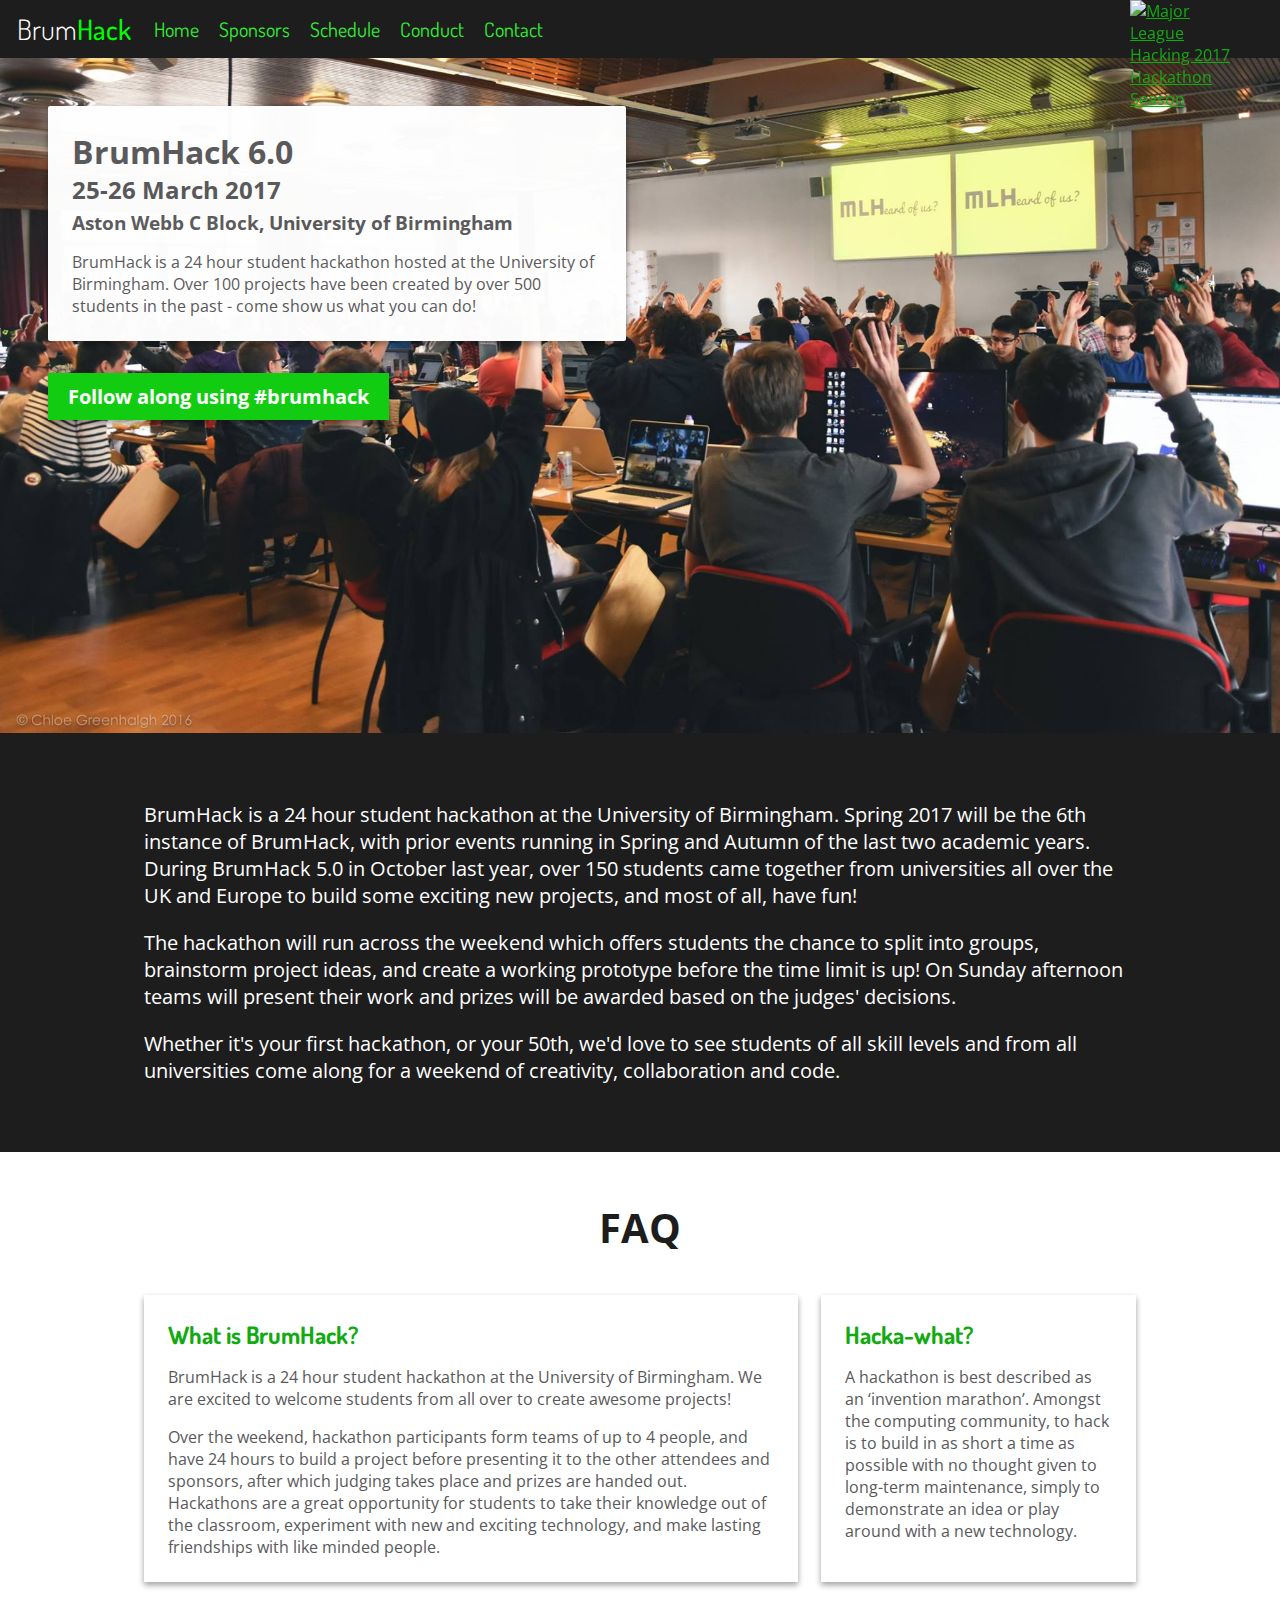
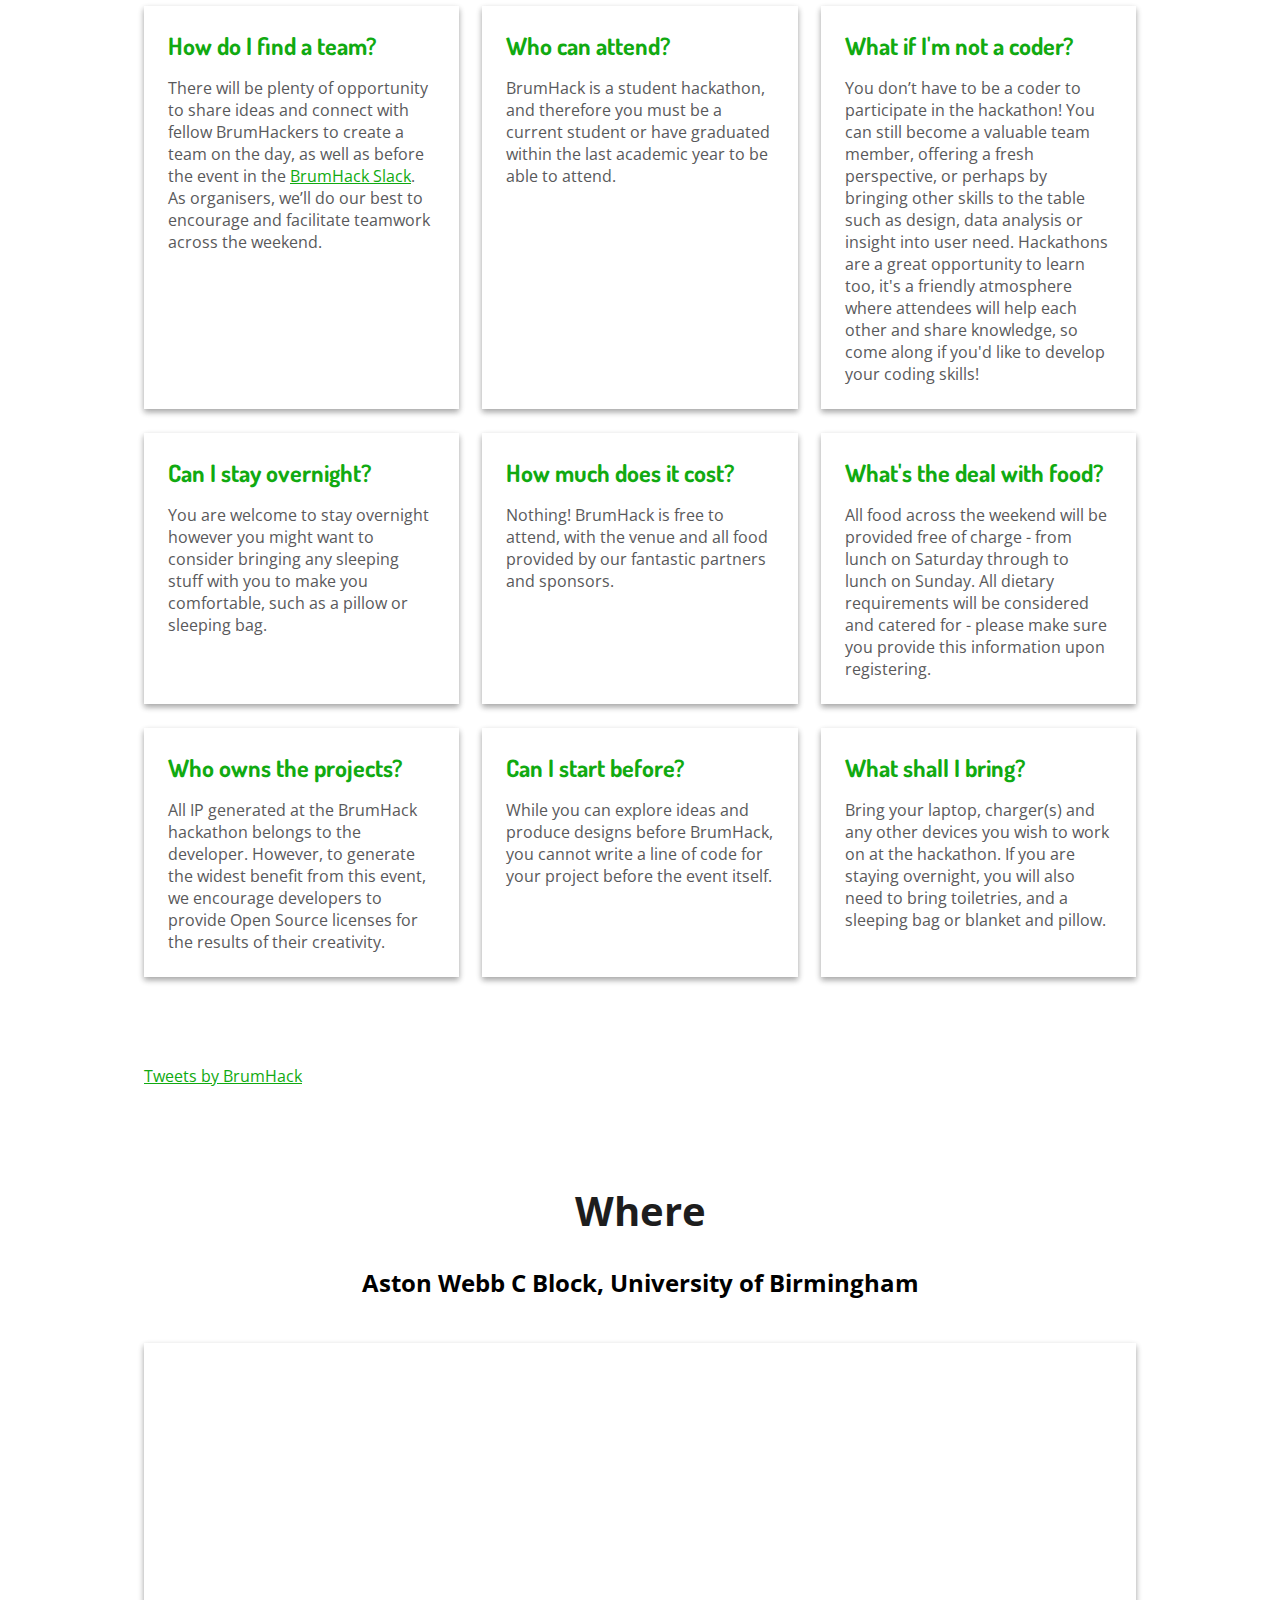
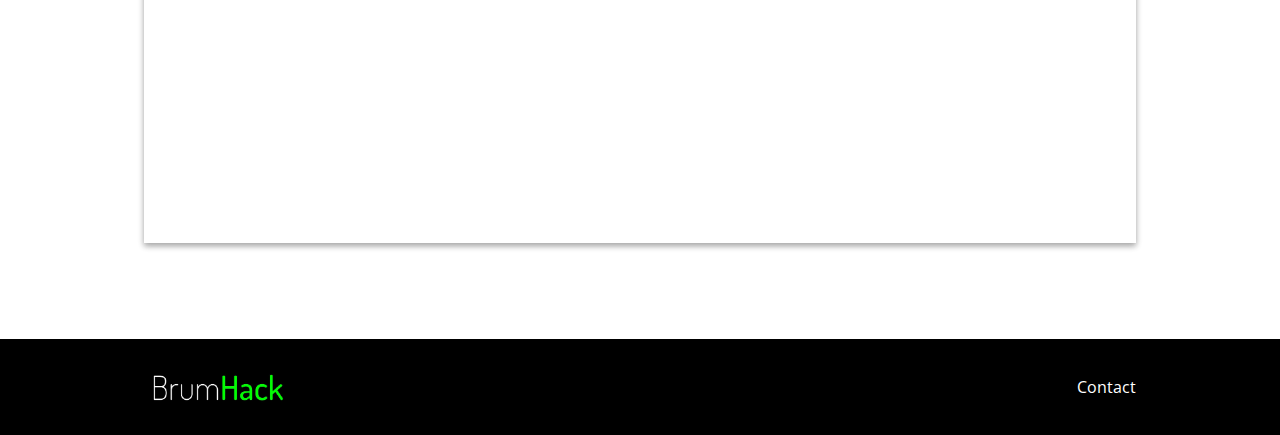
==== index.html @ 023aba93 "Cleanup and update site" ====
<!DOCTYPE html>
<html>
  <head>
    <meta charset="utf8">
    <meta http-equiv="X-UA-Compatible" content="IE=edge, chrome=1">
    <meta name="viewport" content="width=device-width, initial-scale=1">
    <title>BrumHack</title>
    <meta name="description" content="BrumHack is a 24 hour student hackathon hosted at the University of Birmingham. Over 100 projects have been created by over 500 students in the past - come show us what you can do!.">
    <meta name="keywords" content="hackathon, student, university, technology, tech, uni">
    <meta property="og:title" content="BrumHack">
    <meta property="og:site_name" content="BrumHack">
    <meta property="og:description" content="BrumHack is a 24 hour student hackathon hosted at the University of Birmingham. Over 100 projects have been created by over 500 students in the past - come show us what you can do!.">
    <meta property="og:image" content="https://www.brumhack.co.uk/img/brumhack-square.jpg">
    <meta property="og:image:width" content="200">
    <meta property="og:image:height" content="200">
    <meta property="og:url" content="https://www.brumhack.co.uk">
    <meta property="og:type" content="website">
    <link rel="icon" type="image/x-icon" href="../img/favicon.ico">
    <title>BrumHack</title>
    <link href="https://fonts.googleapis.com/css?family=Dosis:300,400,500|Open+Sans" rel="stylesheet">
    <link href="https://fonts.googleapis.com/css?family=Nunito" rel="stylesheet" type="text/css"><link rel='stylesheet' href='css/main.css' />
  </head>
  <body>
    <header id="top">
      <ul>
        <li><a href="index.html" class="brand"><span>Brum</span>Hack</a></li>
        <li><a href="index.html">Home</a></li>
        <li><a href="sponsors.html">Sponsors</a></li>
        <li><a href="schedule.html">Schedule</a></li>
        <li><a href="https://static.mlh.io/docs/mlh-code-of-conduct.pdf" target="_blank" rel="noopener">Conduct</a></li>
        <li><a href="mailto:hello@brumhack.co.uk">Contact</a></li>
      </ul>
    </header>
  </body><a id="mlh-trust-badge" style="display:block;max-width:100px;min-width:60px;position:fixed;right:50px;top:0;width:10%;z-index:10000" href="https://mlh.io/seasons/eu-2017/events?utm_source=eu-2017&amp;utm_medium=TrustBadge&amp;utm_campaign=eu-2017&amp;utm_content=gray" target="_blank" rel="noopener"><img src="https://s3.amazonaws.com/logged-assets/trust-badge/2017/gray.svg" alt="Major League Hacking 2017 Hackathon Season" style="width:100%"></a>
  <div id="page-wrapper">
    <section id="hero">
      <div class="content">
        <div class="box">
          <h1>BrumHack 6.0</h1>
          <h2>25-26 March 2017</h2>
          <h3>Aston Webb C Block, University of Birmingham</h3><p>BrumHack is a 24 hour student hackathon hosted at the University of Birmingham. Over 100 projects have been created by over 500 students in the past - come show us what you can do!</p>

        </div>
        <div class="btn-group"><a href="https://twitter.com/search?f=tweets&amp;vertical=default&amp;q=%23BrumHack&amp;src=typd" target="_blank" rel="noopener" class="register">Follow along using #brumhack</a></div>
      </div>
    </section>
    <section id="about">
      <div class="content"><p>BrumHack is a 24 hour student hackathon at the University of Birmingham. Spring 2017 will be the 6th instance of BrumHack, with prior events running in Spring and Autumn of the last two academic years. During BrumHack 5.0 in October last year, over 150 students came together from universities all over the UK and Europe to build some exciting new projects, and most of all, have fun!</p>
<p>The hackathon will run across the weekend which offers students the chance to split into groups, brainstorm project ideas, and create a working prototype before the time limit is up! On Sunday afternoon teams will present their work and prizes will be awarded based on the judges&#39; decisions.</p>
<p>Whether it&#39;s your first hackathon, or your 50th, we&#39;d love to see students of all skill levels and from all universities come along for a weekend of creativity, collaboration and code.</p>

      </div>
    </section>
    <section id="faq">
      <h1>FAQ</h1>
      <ul>
        <li>
          <h2>What is BrumHack?</h2>
          <p>BrumHack is a 24 hour student hackathon at the University of Birmingham. We are excited to welcome students from all over to create awesome projects!</p>
          <p>Over the weekend, hackathon participants form teams of up to 4 people, and have 24 hours to build a project before presenting it to the other attendees and sponsors, after which judging takes place and prizes are handed out. Hackathons are a great opportunity for students to take their knowledge out of the classroom, experiment with new and exciting technology, and make lasting friendships with like minded people.</p>
        </li>
        <li>
          <h2>Hacka-what?</h2>
          <p>A hackathon is best described as an ‘invention marathon’. Amongst the computing community, to hack is to build in as short a time as possible with no thought given to long-term maintenance, simply to demonstrate an idea or play around with a new technology.</p>
        </li>
        <li>
          <h2>How do I find a team?</h2>
          <p>There will be plenty of opportunity to share ideas and connect with fellow BrumHackers to create a team on the day, as well as before the event in the <a href="http://brumhack.slack.com" target="_blank" rel="noopener">BrumHack Slack</a>. As organisers, we’ll do our best to encourage and facilitate teamwork across the weekend.</p>
        </li>
        <li>
          <h2>Who can attend?</h2>
          <p>BrumHack is a student hackathon, and therefore you must be a current student or have graduated within the last academic year to be able to attend.</p>
        </li>
        <li>
          <h2>What if I'm not a coder?</h2>
          <p>You don’t have to be a coder to participate in the hackathon! You can still become a valuable team member, offering a fresh perspective, or perhaps by bringing other skills to the table such as design, data analysis or insight into user need. Hackathons are a great opportunity to learn too, it's a friendly atmosphere where attendees will help each other and share knowledge, so come along if you'd like to develop your coding skills!</p>
        </li>
        <li>
          <h2>Can I stay overnight?</h2>
          <p>You are welcome to stay overnight however you might want to consider bringing any sleeping stuff with you to make you comfortable, such as a pillow or sleeping bag.</p>
        </li>
        <li>
          <h2>How much does it cost?</h2>
          <p>Nothing! BrumHack is free to attend, with the venue and all food provided by our fantastic partners and sponsors.</p>
        </li>
        <li>
          <h2>What's the deal with food?</h2>
          <p>All food across the weekend will be provided free of charge - from lunch on Saturday through to lunch on Sunday. All dietary requirements will be considered and catered for - please make sure you provide this information upon registering.</p>
        </li>
        <li>
          <h2>Who owns the projects?</h2>
          <p>All IP generated at the BrumHack hackathon belongs to the developer. However, to generate the widest benefit from this event, we encourage developers to provide Open Source licenses for the results of their creativity.</p>
        </li>
        <li>
          <h2>Can I start before?</h2>
          <p>While you can explore ideas and produce designs before BrumHack, you cannot write a line of code for your project before the event itself.</p>
        </li>
        <li>
          <h2>What shall I bring?</h2>
          <p>Bring your laptop, charger(s) and any other devices you wish to work on at the hackathon. If you are staying overnight, you will also need to bring toiletries, and a sleeping bag or blanket and pillow.</p>
        </li>
      </ul>
    </section>
    <section id="tweets">
      <div class="content"><a data-height="600" data-width="520" data-link-color="#19CF86" href="https://twitter.com/BrumHack" class="twitter-timeline">Tweets by BrumHack</a>
        <script async src="//platform.twitter.com/widgets.js" charset="utf-8"></script>
      </div>
    </section>
    <section id="venue">
      <h1>Where</h1>
      <h2>Aston Webb C Block, University of Birmingham</h2>
      <script type="text/javascript" src="https://maps.google.com/maps/api/js?key=AIzaSyBzfLsO9FNbyf_kMLS40lJYbl63n-7HZGY"></script>
      <div id="gmap_canvas" style="height:500px;width:600px;"></div>
      <style>
        #gmap_canvas img{max-width:none!important;background:none!important}
        a#get-map-data.google-map-code(href='http://www.themecircle.net') themecircle.net
      </style>
      <script type="text/javascript">
        function init_map(){
        	var myOptions = {
        		zoom:15,
        		center: new google.maps.LatLng(52.4488767,-1.9301218),
        		mapTypeId: google.maps.MapTypeId.ROADMAP
        	};
        	map = new google.maps.Map(document.getElementById("gmap_canvas"), myOptions);
        	marker = new google.maps.Marker({
        		map: map,position: new google.maps.LatLng(52.4488767,-1.9301218)
        	});
        	infowindow = new google.maps.InfoWindow({
        		content:"<b>University of Birmingham</b><br/>Aston Webb C Block<br/>Birmingham B15 2TN"
        	});
        	google.maps.event.addListener(marker, "click", function(){
        		infowindow.open(map,marker);
        	});
        	infowindow.open(map,marker);
        }
        google.maps.event.addDomListener(window, 'load', init_map);
      </script>
    </section>
  </div>
  <footer>
    <div class="wrapper outer">
      <div class="flex"><a href="#top" class="logo"><img src="img/brumhack.jpg" alt="Brumhack Logo"></a>
        <ul>
          <li><a href="mailto:hello@brumhack.co.uk">Contact</a></li>
        </ul>
      </div>
    </div>
  </footer>
  <script src="https://code.jquery.com/jquery-2.1.4.min.js">
    <script src="js/magnific.js"></script>
    <script src="js/matchHeight.js"></script><script src='js/magnific.js'></script>
<script src='js/main.js'></script>
<script src='js/matchHeight.js'></script>
  </script>
</html>
---- css/main.css ----
html {
  box-sizing: border-box; }

*, *::after, *::before {
  box-sizing: inherit; }

/* Magnific Popup CSS */
.mfp-bg {
  top: 0;
  left: 0;
  width: 100%;
  height: 100%;
  z-index: 1042;
  overflow: hidden;
  position: fixed;
  background: #0b0b0b;
  opacity: 0.8;
  filter: alpha(opacity=80); }

.mfp-wrap {
  top: 0;
  left: 0;
  width: 100%;
  height: 100%;
  z-index: 1043;
  position: fixed;
  outline: none !important;
  -webkit-backface-visibility: hidden; }

.mfp-container {
  text-align: center;
  position: absolute;
  width: 100%;
  height: 100%;
  left: 0;
  top: 0;
  padding: 0 8px;
  -webkit-box-sizing: border-box;
  -moz-box-sizing: border-box;
  box-sizing: border-box; }

.mfp-container:before {
  content: '';
  display: inline-block;
  height: 100%;
  vertical-align: middle; }

.mfp-align-top .mfp-container:before {
  display: none; }

.mfp-content {
  position: relative;
  display: inline-block;
  vertical-align: middle;
  margin: 0 auto;
  text-align: left;
  z-index: 1045; }

.mfp-inline-holder .mfp-content,
.mfp-ajax-holder .mfp-content {
  width: 100%;
  cursor: auto; }

.mfp-ajax-cur {
  cursor: progress; }

.mfp-zoom-out-cur, .mfp-zoom-out-cur .mfp-image-holder .mfp-close {
  cursor: -moz-zoom-out;
  cursor: -webkit-zoom-out;
  cursor: zoom-out; }

.mfp-zoom {
  cursor: pointer;
  cursor: -webkit-zoom-in;
  cursor: -moz-zoom-in;
  cursor: zoom-in; }

.mfp-auto-cursor .mfp-content {
  cursor: auto; }

.mfp-close,
.mfp-arrow,
.mfp-preloader,
.mfp-counter {
  -webkit-user-select: none;
  -moz-user-select: none;
  user-select: none; }

.mfp-loading.mfp-figure {
  display: none; }

.mfp-hide {
  display: none !important; }

.mfp-preloader {
  color: #CCC;
  position: absolute;
  top: 50%;
  width: auto;
  text-align: center;
  margin-top: -0.8em;
  left: 8px;
  right: 8px;
  z-index: 1044; }

.mfp-preloader a {
  color: #CCC; }

.mfp-preloader a:hover {
  color: #FFF; }

.mfp-s-ready .mfp-preloader {
  display: none; }

.mfp-s-error .mfp-content {
  display: none; }

button.mfp-close,
button.mfp-arrow {
  overflow: visible;
  cursor: pointer;
  background: transparent;
  border: 0;
  -webkit-appearance: none;
  display: block;
  outline: none;
  padding: 0;
  z-index: 1046;
  -webkit-box-shadow: none;
  box-shadow: none; }

button::-moz-focus-inner {
  padding: 0;
  border: 0; }

.mfp-close {
  width: 44px;
  height: 44px;
  line-height: 44px;
  position: absolute;
  right: 0;
  top: 0;
  text-decoration: none;
  text-align: center;
  opacity: 0.65;
  filter: alpha(opacity=65);
  padding: 0 0 18px 10px;
  color: #FFF;
  font-style: normal;
  font-size: 28px;
  font-family: Arial, Baskerville, monospace; }

.mfp-close:hover,
.mfp-close:focus {
  opacity: 1;
  filter: alpha(opacity=100); }

.mfp-close:active {
  top: 1px; }

.mfp-close-btn-in .mfp-close {
  color: #333; }

.mfp-image-holder .mfp-close,
.mfp-iframe-holder .mfp-close {
  color: #FFF;
  right: -6px;
  text-align: right;
  padding-right: 6px;
  width: 100%; }

.mfp-counter {
  position: absolute;
  top: 0;
  right: 0;
  color: #CCC;
  font-size: 12px;
  line-height: 18px;
  white-space: nowrap; }

.mfp-arrow {
  position: absolute;
  opacity: 0.65;
  filter: alpha(opacity=65);
  margin: 0;
  top: 50%;
  margin-top: -55px;
  padding: 0;
  width: 90px;
  height: 110px;
  -webkit-tap-highlight-color: transparent; }

.mfp-arrow:active {
  margin-top: -54px; }

.mfp-arrow:hover,
.mfp-arrow:focus {
  opacity: 1;
  filter: alpha(opacity=100); }

.mfp-arrow:before,
.mfp-arrow:after,
.mfp-arrow .mfp-b,
.mfp-arrow .mfp-a {
  content: '';
  display: block;
  width: 0;
  height: 0;
  position: absolute;
  left: 0;
  top: 0;
  margin-top: 35px;
  margin-left: 35px;
  border: medium inset transparent; }

.mfp-arrow:after,
.mfp-arrow .mfp-a {
  border-top-width: 13px;
  border-bottom-width: 13px;
  top: 8px; }

.mfp-arrow:before,
.mfp-arrow .mfp-b {
  border-top-width: 21px;
  border-bottom-width: 21px;
  opacity: 0.7; }

.mfp-arrow-left {
  left: 0; }

.mfp-arrow-left:after,
.mfp-arrow-left .mfp-a {
  border-right: 17px solid #FFF;
  margin-left: 31px; }

.mfp-arrow-left:before,
.mfp-arrow-left .mfp-b {
  margin-left: 25px;
  border-right: 27px solid #3F3F3F; }

.mfp-arrow-right {
  right: 0; }

.mfp-arrow-right:after,
.mfp-arrow-right .mfp-a {
  border-left: 17px solid #FFF;
  margin-left: 39px; }

.mfp-arrow-right:before,
.mfp-arrow-right .mfp-b {
  border-left: 27px solid #3F3F3F; }

.mfp-iframe-holder {
  padding-top: 40px;
  padding-bottom: 40px; }

.mfp-iframe-holder .mfp-content {
  line-height: 0;
  width: 100%;
  max-width: 900px; }

.mfp-iframe-holder .mfp-close {
  top: -40px; }

.mfp-iframe-scaler {
  width: 100%;
  height: 0;
  overflow: hidden;
  padding-top: 56.25%; }

.mfp-iframe-scaler iframe {
  position: absolute;
  display: block;
  top: 0;
  left: 0;
  width: 100%;
  height: 100%;
  box-shadow: 0 0 8px rgba(0, 0, 0, 0.6);
  background: #000; }

/* Main image in popup */
img.mfp-img {
  width: auto;
  max-width: 100%;
  height: auto;
  display: block;
  line-height: 0;
  -webkit-box-sizing: border-box;
  -moz-box-sizing: border-box;
  box-sizing: border-box;
  padding: 40px 0 40px;
  margin: 0 auto; }

/* The shadow behind the image */
.mfp-figure {
  line-height: 0; }

.mfp-figure:after {
  content: '';
  position: absolute;
  left: 0;
  top: 40px;
  bottom: 40px;
  display: block;
  right: 0;
  width: auto;
  height: auto;
  z-index: -1;
  box-shadow: 0 0 8px rgba(0, 0, 0, 0.6);
  background: #444; }

.mfp-figure small {
  color: #BDBDBD;
  display: block;
  font-size: 12px;
  line-height: 14px; }

.mfp-figure figure {
  margin: 0; }

.mfp-bottom-bar {
  margin-top: -36px;
  position: absolute;
  top: 100%;
  left: 0;
  width: 100%;
  cursor: auto; }

.mfp-title {
  text-align: left;
  line-height: 18px;
  color: #F3F3F3;
  word-wrap: break-word;
  padding-right: 36px; }

.mfp-image-holder .mfp-content {
  max-width: 100%; }

.mfp-gallery .mfp-image-holder .mfp-figure {
  cursor: pointer; }

@media screen and (max-width: 800px) and (orientation: landscape), screen and (max-height: 300px) {
  /**
       * Remove all paddings around the image on small screen
       */
  .mfp-img-mobile .mfp-image-holder {
    padding-left: 0;
    padding-right: 0; }
  .mfp-img-mobile img.mfp-img {
    padding: 0; }
  .mfp-img-mobile .mfp-figure:after {
    top: 0;
    bottom: 0; }
  .mfp-img-mobile .mfp-figure small {
    display: inline;
    margin-left: 5px; }
  .mfp-img-mobile .mfp-bottom-bar {
    background: rgba(0, 0, 0, 0.6);
    bottom: 0;
    margin: 0;
    top: auto;
    padding: 3px 5px;
    position: fixed;
    -webkit-box-sizing: border-box;
    -moz-box-sizing: border-box;
    box-sizing: border-box; }
  .mfp-img-mobile .mfp-bottom-bar:empty {
    padding: 0; }
  .mfp-img-mobile .mfp-counter {
    right: 5px;
    top: 3px; }
  .mfp-img-mobile .mfp-close {
    top: 0;
    right: 0;
    width: 35px;
    height: 35px;
    line-height: 35px;
    background: rgba(0, 0, 0, 0.6);
    position: fixed;
    text-align: center;
    padding: 0; } }

@media all and (max-width: 900px) {
  .mfp-arrow {
    -webkit-transform: scale(0.75);
    transform: scale(0.75); }
  .mfp-arrow-left {
    -webkit-transform-origin: 0;
    transform-origin: 0; }
  .mfp-arrow-right {
    -webkit-transform-origin: 100%;
    transform-origin: 100%; }
  .mfp-container {
    padding-left: 6px;
    padding-right: 6px; } }

.mfp-ie7 .mfp-img {
  padding: 0; }

.mfp-ie7 .mfp-bottom-bar {
  width: 600px;
  left: 50%;
  margin-left: -300px;
  margin-top: 5px;
  padding-bottom: 5px; }

.mfp-ie7 .mfp-container {
  padding: 0; }

.mfp-ie7 .mfp-content {
  padding-top: 44px; }

.mfp-ie7 .mfp-close {
  top: 0;
  right: 0;
  padding-top: 0; }

* {
  font-family: "Open Sans", sans-serif; }

body {
  margin: 0; }

a {
  color: #11AA11;
  text-decoration: underline; }

h1, h2, h3, h4, h5, h6 {
  margin: 0; }

section > h1,
section > .wrapper > h1 {
  text-align: center;
  color: #1D1D1D;
  font-size: 2.5rem;
  margin-bottom: 1em; }

header {
  background: #1D1D1D;
  font-size: 1em; }
  header a {
    text-decoration: none; }
  header ul {
    display: inline-block;
    padding-left: 0;
    margin: 0;
    margin-left: 0.35em; }
    header ul li {
      display: inline-block;
      vertical-align: middle; }
      header ul li .brand {
        color: #00FF00;
        font-family: 'Dosis', sans-serif;
        font-size: 28px;
        font-weight: 500;
        padding: 0.4em; }
        header ul li .brand span {
          color: white;
          font-family: 'Dosis', sans-serif;
          font-weight: 300; }
      header ul li a {
        font-family: 'Dosis', sans-serif;
        padding: 0.7em 0.4em;
        font-size: 20px;
        color: #33EE33;
        display: block; }
      header ul li img {
        height: 0.8rem; }

#hero {
  float: left;
  display: block;
  margin-right: 2.35765%;
  width: 100%;
  background: url(../img/hero.jpg) no-repeat center bottom scroll;
  background-size: cover;
  padding: 3em;
  min-height: 75vh;
  position: relative; }
  #hero:last-child {
    margin-right: 0; }
  #hero .content {
    float: left;
    display: block;
    margin-right: 2.35765%;
    width: 48.82117%; }
    #hero .content:last-child {
      margin-right: 0; }
  #hero .box {
    box-shadow: 0 3px 6px rgba(0, 0, 0, 0.16), 0 3px 6px rgba(0, 0, 0, 0.23);
    background: white;
    border-radius: 2px;
    margin-bottom: 2em;
    opacity: .98;
    padding: 1.5em; }
    #hero .box * {
      color: #59595B; }
  #hero h2 {
    margin-bottom: 0.25rem; }
  #hero p {
    margin-bottom: 0; }
  #hero img.logo {
    height: 3rem;
    margin-bottom: 1rem; }
  #hero a.register {
    box-shadow: 0 3px 6px rgba(0, 0, 0, 0.16), 0 3px 6px rgba(0, 0, 0, 0.23);
    background: #11CC11;
    padding: 0.5em 1em;
    text-decoration: none;
    color: white;
    font-weight: bold;
    display: inline-block;
    position: relative;
    font-size: 1.25em;
    margin-right: 1.5em;
    margin-bottom: 1.5em;
    transition: .4s; }
    #hero a.register:hover {
      background: #0b850b;
      cursor: pointer; }
    #hero a.register:active {
      box-shadow: 0 3px 2px rgba(0, 0, 0, 0.16), 0 3px 2px rgba(0, 0, 0, 0.23);
      top: 4px;
      position: relative; }
  #hero a.volunteer {
    color: white; }
  #hero a.video {
    font-size: 1.25em;
    margin-bottom: 1.5em;
    box-shadow: 0 3px 6px rgba(0, 0, 0, 0.16), 0 3px 6px rgba(0, 0, 0, 0.23);
    background: #1D1D1D;
    padding: 0.5em 1em;
    text-decoration: none;
    color: white;
    font-weight: bold;
    display: inline-block;
    position: relative; }
    #hero a.video:hover {
      background: black;
      cursor: pointer; }
    #hero a.video:active {
      box-shadow: 0 3px 2px rgba(0, 0, 0, 0.16), 0 3px 2px rgba(0, 0, 0, 0.23);
      top: 4px;
      position: relative; }
  #hero .credit {
    position: absolute;
    bottom: 0;
    right: 0;
    background: #C4494D;
    color: white;
    padding: 0.5em; }

@media screen and (max-width: 960px) {
  #hero .content {
    float: left;
    display: block;
    margin-right: 2.35765%;
    width: 65.88078%; }
    #hero .content:last-child {
      margin-right: 0; } }

#about {
  float: left;
  display: block;
  margin-right: 2.35765%;
  width: 100%;
  color: white;
  background: #1D1D1D; }
  #about:last-child {
    margin-right: 0; }
  #about .content {
    max-width: 68rem;
    margin-left: auto;
    margin-right: auto;
    padding: 3rem;
    text-align: left;
    font-size: 1.25em; }
    #about .content::after {
      clear: both;
      content: "";
      display: table; }

#faq, #challenges-page {
  max-width: 68rem;
  margin-left: auto;
  margin-right: auto;
  padding: 3rem 3rem 0 3rem;
  overflow: auto; }
  #faq::after, #challenges-page::after {
    clear: both;
    content: "";
    display: table; }
  #faq ul, #challenges-page ul {
    float: left;
    display: block;
    margin-right: 2.35765%;
    width: 100%;
    padding-left: 0;
    margin-top: 0; }
    #faq ul:last-child, #challenges-page ul:last-child {
      margin-right: 0; }
    #faq ul li, #challenges-page ul li {
      float: left;
      display: block;
      margin-right: 2.35765%;
      width: 31.76157%;
      box-shadow: 0 3px 6px rgba(0, 0, 0, 0.16), 0 3px 6px rgba(0, 0, 0, 0.23);
      list-style-type: none;
      padding: 1.5em;
      margin-bottom: 1.5em;
      color: #59595B; }
      #faq ul li:last-child, #challenges-page ul li:last-child {
        margin-right: 0; }
      #faq ul li h2, #challenges-page ul li h2 {
        font-family: 'Dosis', open-sans;
        color: #11AA11; }
      #faq ul li:first-child, #challenges-page ul li:first-child {
        float: left;
        display: block;
        margin-right: 2.35765%;
        width: 65.88078%; }
        #faq ul li:first-child:last-child, #challenges-page ul li:first-child:last-child {
          margin-right: 0; }
      #faq ul li:nth-child(3n+2), #challenges-page ul li:nth-child(3n+2) {
        margin-right: 0; }
      #faq ul li p:last-child, #challenges-page ul li p:last-child {
        margin-bottom: 0; }

#challenges-page {
  padding: 3rem; }
  #challenges-page h1.page-title {
    color: #1D1D1D;
    margin-bottom: 2rem; }
  #challenges-page #challenges > h2 {
    float: left;
    display: block;
    margin-right: 2.35765%;
    width: 100%;
    font-weight: 400;
    margin-bottom: 1.5em; }
    #challenges-page #challenges > h2:last-child {
      margin-right: 0; }
  #challenges-page ul li {
    float: left;
    display: block;
    margin-right: 2.35765%;
    width: 48.82117%; }
    #challenges-page ul li img {
      height: 2rem; }
    #challenges-page ul li h3 {
      font-size: 26px; }
    #challenges-page ul li:last-child {
      margin-right: 0; }
    #challenges-page ul li:first-child {
      float: left;
      display: block;
      margin-right: 2.35765%;
      width: 48.82117%; }
      #challenges-page ul li:first-child:last-child {
        margin-right: 0; }
  #challenges-page #judges h1.page-title {
    max-width: 68rem;
    margin-left: auto;
    margin-right: auto;
    margin-top: 2rem; }
    #challenges-page #judges h1.page-title::after {
      clear: both;
      content: "";
      display: table; }
  #challenges-page #judges ul li img {
    height: 6rem; }
  #challenges-page #judges ul li h2 {
    margin-top: 1em; }
  #challenges-page #judges ul li p {
    font-weight: bold;
    margin-bottom: 0; }
    #challenges-page #judges ul li p:last-child {
      margin-top: 0; }

#sign-up-block {
  background: #1D1D1D;
  padding: 2em; }
  #sign-up-block h2 {
    color: white;
    text-align: center; }
    #sign-up-block h2 a {
      box-shadow: 0 3px 6px rgba(0, 0, 0, 0.16), 0 3px 6px rgba(0, 0, 0, 0.23);
      background: #11CC11;
      padding: 0.5em 1em;
      text-decoration: none;
      color: white;
      font-weight: bold;
      display: inline-block;
      position: relative;
      font-size: 0.75em;
      margin-left: 1em; }
      #sign-up-block h2 a:hover {
        background: #0b850b;
        cursor: pointer; }
      #sign-up-block h2 a:active {
        box-shadow: 0 3px 2px rgba(0, 0, 0, 0.16), 0 3px 2px rgba(0, 0, 0, 0.23);
        top: 4px;
        position: relative; }

#updates {
  max-width: 68rem;
  margin-left: auto;
  margin-right: auto;
  padding: 0 3rem; }
  #updates::after {
    clear: both;
    content: "";
    display: table; }
  #updates h1 {
    margin-top: 1em; }
  #updates ul {
    padding-left: 0; }
    #updates ul li {
      list-style-type: none;
      text-align: center;
      margin-bottom: 3em; }
      #updates ul li a {
        text-decoration: none;
        color: #59595B; }
      #updates ul li:last-child {
        margin-bottom: 0; }
    #updates ul h3 {
      font-size: 1.5em; }

#venue {
  max-width: 68rem;
  margin-left: auto;
  margin-right: auto;
  padding: 3rem 3rem 0 3rem; }
  #venue::after {
    clear: both;
    content: "";
    display: table; }
  #venue > h1 {
    margin-bottom: 1rem; }
  #venue > h2 {
    text-align: center;
    margin-bottom: 2rem;
    padding: 0.5em; }
  #venue .travel > * {
    float: left;
    display: block;
    margin-right: 2.35765%;
    width: 48.82117%;
    padding: 1em;
    text-align: center;
    margin-bottom: 2em;
    background: white;
    box-shadow: 0 3px 6px rgba(0, 0, 0, 0.16), 0 3px 6px rgba(0, 0, 0, 0.23); }
    #venue .travel > *:last-child {
      margin-right: 0; }
    #venue .travel > * h2 {
      text-align: center;
      margin-bottom: 0.5em; }
    #venue .travel > * p {
      text-align: center;
      display: inline;
      font-size: 1.25em;
      margin-top: 1em; }
  #venue .travel span {
    display: inline-block;
    padding: 0.125em 0.5em;
    font-size: 0.8em;
    background: black;
    margin-left: 0.5em;
    color: white;
    font-family: "Open Sans", sans-serif; }
    #venue .travel span.c {
      background: #F9CF42;
      color: #59595B; }
    #venue .travel span.d {
      background: #3A7F43; }
    #venue .travel span.v {
      background: #429ED7; }
    #venue .travel span.b {
      background: #DB4B37; }
  #venue #gmap_canvas {
    float: left;
    display: block;
    margin-right: 2.35765%;
    width: 100%;
    width: 100% !important;
    box-shadow: 0 3px 6px rgba(0, 0, 0, 0.16), 0 3px 6px rgba(0, 0, 0, 0.23);
    margin-bottom: 6rem; }
    #venue #gmap_canvas:last-child {
      margin-right: 0; }

#slack {
  background: #1D1D1D;
  padding: 3rem; }
  #slack * {
    color: white;
    text-align: center; }
  #slack .wrapper {
    max-width: 68rem;
    margin-left: auto;
    margin-right: auto; }
    #slack .wrapper::after {
      clear: both;
      content: "";
      display: table; }
  #slack h1 {
    margin-bottom: 0; }
  #slack h2 {
    margin-bottom: 1rem; }
  #slack a {
    margin-bottom: 1rem;
    display: block; }

#register {
  max-width: 68rem;
  margin-left: auto;
  margin-right: auto;
  padding: 3rem; }
  #register::after {
    clear: both;
    content: "";
    display: table; }
  #register h2 {
    margin-bottom: 1em;
    text-align: center;
    color: #59595B; }
  #register iframe {
    width: 100%;
    height: 394px; }

#data {
  max-width: 68rem;
  margin-left: auto;
  margin-right: auto;
  padding: 0 3rem; }
  #data::after {
    clear: both;
    content: "";
    display: table; }
  #data h1 {
    margin-top: 1em; }
  #data h2 {
    color: #59595B;
    font-weight: 400;
    text-align: center;
    margin-bottom: 1.5em; }
  #data ul {
    float: left;
    display: block;
    margin-right: 2.35765%;
    width: 100%;
    padding-left: 0;
    margin-top: 0; }
    #data ul:last-child {
      margin-right: 0; }
    #data ul li {
      float: left;
      display: block;
      margin-right: 2.35765%;
      width: 31.76157%;
      box-shadow: 0 3px 6px rgba(0, 0, 0, 0.16), 0 3px 6px rgba(0, 0, 0, 0.23);
      list-style-type: none;
      padding: 1.5em;
      margin-bottom: 1.5em; }
      #data ul li:last-child {
        margin-right: 0; }
      #data ul li:nth-child(3n) {
        margin-right: 0; }
      #data ul li:nth-child(3n+1) {
        clear: left; }
      #data ul li a {
        color: #59595B;
        text-decoration: none; }
        #data ul li a h3 {
          color: #1D1D1D; }
      #data ul li p:last-child {
        margin-bottom: 0; }
    #data ul .more li {
      float: left;
      display: block;
      margin-right: 2.35765%;
      width: 100%; }
      #data ul .more li:last-child {
        margin-right: 0; }
      #data ul .more li h3 {
        display: inline;
        float: left;
        margin-right: 1em; }
      #data ul .more li p {
        display: inline;
        float: left;
        margin-top: 2px; }

#partner-descs {
  max-width: 68rem;
  margin-left: auto;
  margin-right: auto;
  margin-bottom: 3rem; }
  #partner-descs::after {
    clear: both;
    content: "";
    display: table; }
  #partner-descs ul {
    padding: 0 3rem;
    color: #59595B; }
    #partner-descs ul li {
      float: left;
      display: block;
      margin-right: 2.35765%;
      width: 100%;
      padding: 1em 0; }
      #partner-descs ul li:last-child {
        margin-right: 0; }
      #partner-descs ul li img {
        float: left;
        display: block;
        margin-right: 2.35765%;
        width: 23.23176%; }
        #partner-descs ul li img:last-child {
          margin-right: 0; }
      #partner-descs ul li h2 {
        display: none; }
      #partner-descs ul li .content {
        float: left;
        display: block;
        margin-right: 2.35765%;
        width: 74.41059%;
        display: flex;
        flex-direction: column;
        justify-content: center; }
        #partner-descs ul li .content:last-child {
          margin-right: 0; }
        #partner-descs ul li .content p {
          margin-top: 0;
          margin-bottom: 0; }
      #partner-descs ul li.rebel img {
        float: left;
        display: block;
        margin-right: 2.35765%;
        width: 10.43705%; }
        #partner-descs ul li.rebel img:last-child {
          margin-right: 0; }
      #partner-descs ul li.rebel .content {
        margin-left: 12.79471%; }
      #partner-descs ul li.kontakt img, #partner-descs ul li.aws img, #partner-descs ul li.estimote img {
        float: left;
        display: block;
        margin-right: 2.35765%;
        width: 14.70196%; }
        #partner-descs ul li.kontakt img:last-child, #partner-descs ul li.aws img:last-child, #partner-descs ul li.estimote img:last-child {
          margin-right: 0; }
      #partner-descs ul li.kontakt .content, #partner-descs ul li.aws .content, #partner-descs ul li.estimote .content {
        margin-left: 8.5298%; }
  @media screen and (max-width: 1120px) {
    #partner-descs ul li {
      text-align: center; }
      #partner-descs ul li img {
        display: none; }
      #partner-descs ul li h2,
      #partner-descs ul li .content {
        float: left;
        display: block;
        margin-right: 2.35765%;
        width: 100%; }
        #partner-descs ul li h2:last-child,
        #partner-descs ul li .content:last-child {
          margin-right: 0; }
      #partner-descs ul li.rebel img {
        display: none; }
      #partner-descs ul li.rebel .content {
        margin-left: 0; } }

footer {
  background: black;
  padding: 1.5em 0; }
  footer .wrapper.outer {
    max-width: 68rem;
    margin-left: auto;
    margin-right: auto;
    padding: 0 3rem; }
    footer .wrapper.outer::after {
      clear: both;
      content: "";
      display: table; }
  footer .flex {
    display: flex;
    flex-direction: row;
    justify-content: space-between; }
  footer a.logo {
    display: block; }
  footer img {
    height: 3rem;
    display: block; }
  footer ul {
    margin-top: 0;
    margin-bottom: 0;
    align-self: center; }
    footer ul li {
      display: inline;
      margin-top: 0;
      margin-bottom: 0;
      margin-left: 1em; }
      footer ul li a,
      footer ul li a:hover,
      footer ul li a:active {
        color: white;
        text-decoration: none; }
  footer #join h2 {
    width: 100%;
    text-align: center;
    color: white;
    font-family: "Nunito", sans-serif !important;
    font-size: 2em;
    margin-top: 1.5rem;
    margin-bottom: 1.5rem;
    font-weight: normal;
    letter-spacing: 0.025em; }

body {
  display: flex;
  min-height: 100vh;
  flex-direction: column; }
  body #page-wrapper {
    flex: 1; }

#tweets .content {
  max-width: 68rem;
  margin-left: auto;
  margin-right: auto;
  padding: 3em; }
  #tweets .content::after {
    clear: both;
    content: "";
    display: table; }
  #tweets .content iframe {
    display: block !important;
    margin: 0 auto; }

table.schedule {
  width: 100%;
  border-collapse: collapse;
  border-spacing: 0; }
  table.schedule.mobile {
    display: none; }
  table.schedule tr {
    border-top: 1px solid #dfdfdf;
    border-bottom: 1px solid #dfdfdf; }
    table.schedule tr th,
    table.schedule tr td {
      border: none;
      padding: 0.5em;
      text-align: left;
      vertical-align: text-top;
      width: 22.5%;
      border-right: 1px solid #DFDFDF; }
      table.schedule tr th a,
      table.schedule tr td a {
        color: #adadad;
        font-style: italic; }
      table.schedule tr th:first-child,
      table.schedule tr td:first-child {
        border-right: 1px solid #DFDFDF;
        width: 10%; }
    table.schedule tr th.h {
      color: #1D1D1D; }
    table.schedule tr th.c {
      color: #C4494D; }
    table.schedule tr td.x {
      background: #DFDFDF; }

#content-page {
  max-width: 68rem;
  margin-left: auto;
  margin-right: auto;
  padding: 2rem; }
  #content-page::after {
    clear: both;
    content: "";
    display: table; }
  #content-page h1.page-title,
  #content-page h2 {
    color: #1D1D1D;
    font-family: 'Dosis', sans-serif;
    margin-bottom: 2rem; }
  #content-page h2 {
    margin-top: 2rem; }
  #content-page article strong {
    color: #1D1D1D; }
  #content-page ul.types {
    margin-left: 0;
    padding-left: 0; }
    #content-page ul.types li {
      float: left;
      display: block;
      margin-right: 2.35765%;
      width: 48.82117%;
      box-shadow: 0 3px 6px rgba(0, 0, 0, 0.16), 0 3px 6px rgba(0, 0, 0, 0.23);
      padding: 20px;
      margin-top: 1em; }
      #content-page ul.types li:last-child {
        margin-right: 0; }
      #content-page ul.types li h2 {
        margin-top: 0;
        margin-bottom: 0; }

#personas {
  max-width: 68rem;
  margin-left: auto;
  margin-right: auto;
  padding: 3rem; }
  #personas::after {
    clear: both;
    content: "";
    display: table; }
  #personas h1.page-title,
  #personas h2 {
    color: #1D1D1D;
    margin-bottom: 2rem; }
  #personas h2 {
    margin-top: 2rem; }
  #personas h1.page-title.users {
    margin-top: 4rem; }

#submit {
  max-width: 68rem;
  margin-left: auto;
  margin-right: auto;
  padding: 3rem; }
  #submit::after {
    clear: both;
    content: "";
    display: table; }
  #submit h1.page-title,
  #submit h2 {
    color: #1D1D1D;
    margin-bottom: 2rem; }
  #submit h2 {
    margin-top: 2rem; }
  #submit article strong {
    color: #1D1D1D; }

#credits {
  max-width: 68rem;
  margin-left: auto;
  margin-right: auto;
  padding: 3rem; }
  #credits::after {
    clear: both;
    content: "";
    display: table; }
  #credits h1.page-title,
  #credits h2 {
    color: #1D1D1D;
    margin-bottom: 2rem; }
  #credits h2 {
    margin-top: 2rem; }
  #credits img {
    height: 5rem; }
  #credits article strong {
    color: #1D1D1D; }
  #credits ul {
    padding-left: 0; }
    #credits ul li {
      list-style-type: none;
      margin-bottom: 3rem; }

.list.orgs h2 {
  max-width: 68rem;
  margin-left: auto;
  margin-right: auto;
  font-family: 'Dosis', sans-serif;
  font-size: 2em;
  margin-bottom: 0.5em;
  padding: 0 3rem; }
  .list.orgs h2::after {
    clear: both;
    content: "";
    display: table; }

.list.orgs h3 {
  max-width: 68rem;
  margin-left: auto;
  margin-right: auto;
  font-family: 'Dosis', sans-serif;
  font-size: 2em;
  max-width: inherit;
  padding: 1rem 4rem;
  text-align: center;
  width: 100%; }
  .list.orgs h3::after {
    clear: both;
    content: "";
    display: table; }
  .list.orgs h3.gold {
    background-color: #FFD700;
    margin-top: .5em; }
  .list.orgs h3.silver {
    background-color: #C0C0C0; }
  .list.orgs h3.bronze {
    background-color: #CD7F32; }
  .list.orgs h3.digital {
    color: black;
    margin-top: 1em; }
  .list.orgs h3.partners {
    color: black; }

.list.orgs ul {
  padding-left: 0;
  margin: 0 0 1em; }

.list.orgs.partners ul {
  margin-top: 0; }

.list.orgs li {
  list-style: none; }
  .list.orgs li a .wrapper {
    max-width: 68rem;
    margin-left: auto;
    margin-right: auto;
    padding: 3rem; }
    .list.orgs li a .wrapper::after {
      clear: both;
      content: "";
      display: table; }
  .list.orgs li .match {
    display: flex !important;
    flex-direction: column;
    justify-content: center; }
  .list.orgs li .left {
    float: left;
    display: block;
    margin-right: 2.35765%;
    width: 31.76157%; }
    .list.orgs li .left:last-child {
      margin-right: 0; }
    .list.orgs li .left img {
      max-height: 96px;
      width: 100%; }
    .list.orgs li .left.rebel img {
      max-height: 126px;
      width: 76%; }
  .list.orgs li .right {
    float: left;
    display: block;
    margin-right: 2.35765%;
    width: 57.35098%;
    margin-left: 8.5298%; }
    .list.orgs li .right:last-child {
      margin-right: 0; }
    .list.orgs li .right p {
      font-size: 16px;
      margin-bottom: 0;
      margin-top: 0; }
      .list.orgs li .right p > span {
        text-decoration: underline; }

.list.orgs .uob {
  background: white;
  color: black; }
  .list.orgs .uob a {
    color: black; }

.list.orgs .capgemini {
  background: #0094C0;
  color: white; }
  .list.orgs .capgemini a {
    color: white; }

.list.orgs .bloomberg {
  background: white;
  color: black; }
  .list.orgs .bloomberg a {
    color: black; }

.list.orgs .twilio {
  background: #e12127;
  color: white; }
  .list.orgs .twilio a {
    color: white; }

.list.orgs .pusher {
  background: #37A5BC;
  color: white; }
  .list.orgs .pusher a {
    color: white; }

.list.orgs .packt {
  background: #E2670F;
  color: white; }
  .list.orgs .packt a {
    color: white; }

.list.orgs .capitalone {
  background: white;
  color: black; }
  .list.orgs .capitalone a {
    color: black; }

.list.orgs .blackrock {
  background: white;
  color: black; }
  .list.orgs .blackrock a {
    color: black; }

.list.orgs .mobilefun {
  background: #77C7C7;
  color: white; }
  .list.orgs .mobilefun a {
    color: white; }

.list.orgs .rebel {
  background: #E81F63;
  color: white; }
  .list.orgs .rebel a {
    color: white; }

.list.orgs .travel-cloud {
  background: #9E1F63;
  color: white; }
  .list.orgs .travel-cloud a {
    color: white; }

.list.orgs .schroders {
  background: white;
  color: black; }
  .list.orgs .schroders a {
    color: black; }

.interested {
  max-width: 68rem;
  margin-left: auto;
  margin-right: auto;
  padding: 0 3rem; }
  .interested::after {
    clear: both;
    content: "";
    display: table; }
  .interested a {
    font-size: 1.25em;
    margin-top: 2em;
    margin-bottom: 2em;
    display: block;
    text-decoration: none; }

#content-page .btn-group {
  display: inline-block;
  margin-top: 1em; }
  #content-page .btn-group a {
    box-shadow: 0 3px 6px rgba(0, 0, 0, 0.16), 0 3px 6px rgba(0, 0, 0, 0.23);
    background: #11CC11;
    padding: 0.5em 1em;
    text-decoration: none;
    color: white;
    font-weight: bold;
    display: inline-block;
    position: relative;
    margin-right: 1.25em; }
    #content-page .btn-group a:hover {
      background: #0b850b;
      cursor: pointer; }
    #content-page .btn-group a:active {
      box-shadow: 0 3px 2px rgba(0, 0, 0, 0.16), 0 3px 2px rgba(0, 0, 0, 0.23);
      top: 4px;
      position: relative; }

@media screen and (max-width: 900px) {
  header a.brand {
    display: block;
    text-align: center; }
  header ul {
    background: #1D1D1D;
    width: 100%;
    text-align: center;
    margin: 1em 0;
    padding: 0 1em; }
    header ul li a {
      padding-top: 0; }
    header ul li:first-child {
      width: 100%;
      margin-top: 0.5em;
      margin-bottom: 1em; }
      header ul li:first-child img {
        display: block;
        height: 1.5em;
        margin: 0 auto; }
  #hero .content {
    float: left;
    display: block;
    margin-right: 2.35765%;
    width: 100%; }
    #hero .content:last-child {
      margin-right: 0; }
  #faq ul li, #challenges-page ul li {
    float: left;
    display: block;
    margin-right: 2.35765%;
    width: 48.82117%; }
    #faq ul li:last-child, #challenges-page ul li:last-child {
      margin-right: 0; }
    #faq ul li:first-child, #challenges-page ul li:first-child {
      float: left;
      display: block;
      margin-right: 2.35765%;
      width: 100%; }
      #faq ul li:first-child:last-child, #challenges-page ul li:first-child:last-child {
        margin-right: 0; }
    #faq ul li:nth-child(3n+2):nth-child(n), #challenges-page ul li:nth-child(3n+2):nth-child(n) {
      margin-right: 2.35765%; }
    #faq ul li:nth-child(3n+2):nth-child(n+1), #challenges-page ul li:nth-child(3n+2):nth-child(n+1) {
      clear: none; }
    #faq ul li:nth-child(2n+3), #challenges-page ul li:nth-child(2n+3) {
      margin-right: 0;
      margin-right: 0 !important; }
  #challenges ul li {
    float: left;
    display: block;
    margin-right: 2.35765%;
    width: 100%;
    width: 100%	!important; }
    #challenges ul li:last-child {
      margin-right: 0; }
  #data ul li {
    float: left;
    display: block;
    margin-right: 2.35765%;
    width: 48.82117%; }
    #data ul li:last-child {
      margin-right: 0; }
    #data ul li:nth-child(3n) {
      margin-right: 2.35765%; }
    #data ul li:nth-child(3n+1) {
      clear: none; }
    #data ul li:nth-child(2n) {
      margin-right: 0; }
    #data ul li:nth-child(2n+1) {
      clear: left; }
  #venue .travel > * {
    float: left;
    display: block;
    margin-right: 2.35765%;
    width: 100%; }
    #venue .travel > *:last-child {
      margin-right: 0; }
  #slack h1 {
    font-size: 1.5em; }
  #register .event {
    float: left;
    display: block;
    margin-right: 2.35765%;
    width: 100%; }
    #register .event:last-child {
      margin-right: 0; }
    #register .event:first-child iframe {
      height: 250px; }
    #register .event:last-child iframe {
      height: 310px; }
  .list.orgs li .left {
    float: left;
    display: block;
    margin-right: 2.35765%;
    width: 100%; }
    .list.orgs li .left:last-child {
      margin-right: 0; }
    .list.orgs li .left img {
      float: left;
      display: block;
      margin-right: 2.35765%;
      width: 48.82117%; }
      .list.orgs li .left img:last-child {
        margin-right: 0; }
  .list.orgs li .right {
    margin-left: 0%;
    float: left;
    display: block;
    margin-right: 2.35765%;
    width: 100%; }
    .list.orgs li .right:last-child {
      margin-right: 0; }
    .list.orgs li .right p {
      margin-top: 1em; }
  #content-page .btn-group {
    margin-top: 0;
    width: 100%; }
    #content-page .btn-group a {
      margin-right: 0;
      display: block;
      margin-top: 1.25em; } }

@media screen and (max-width: 600px) {
  section > h1 {
    font-size: 2em; }
  #mlh-trust-badge {
    display: none !important; }
  #hero * {
    font-size: 1em; }
  #hero a {
    font-size: 1em !important;
    text-align: center;
    display: block;
    width: 100%; }
    #hero a.video {
      margin-bottom: 2em; }
  #about .content {
    font-size: 1em; }
  #faq ul li, #challenges-page ul li {
    float: left;
    display: block;
    margin-right: 2.35765%;
    width: 100%;
    width: 100% !important; }
    #faq ul li:last-child, #challenges-page ul li:last-child {
      margin-right: 0; }
    #faq ul li h2, #challenges-page ul li h2 {
      cursor: pointer;
      font-size: 1em; }
  #challenges h2 {
    font-size: 1em; }
  #challenges ul li img {
    height: 1.5rem; }
  #sign-up-block {
    display: none; }
  #data {
    display: none; }
  #venue {
    display: none; }
  #slack h1 {
    font-size: 1em; }
  #content-page ul.types li {
    float: left;
    display: block;
    margin-right: 2.35765%;
    width: 100%; }
    #content-page ul.types li:last-child {
      margin-right: 0; }
    #content-page ul.types li:first-child {
      margin-bottom: 1em; }
  footer .flex {
    justify-content: center; }
  footer ul {
    display: none; }
  footer #join h2 {
    margin-bottom: 0.5rem; }
  table.schedule.desktop {
    display: none; }
  table.schedule.mobile {
    display: table; }
  table.schedule tr th,
  table.schedule tr td {
    border: none;
    padding: 0.5em;
    text-align: left;
    width: 100%;
    display: block; }
    table.schedule tr th:first-child,
    table.schedule tr td:first-child {
      border-right: none; }
  table.schedule tr td:first-child {
    font-weight: bold;
    width: 100%;
    padding-top: 1.25em; }
  table.schedule tr td:last-child {
    padding-bottom: 1.25em; }
  table.schedule tr td[colspan="3"] {
    border: none; }
  table.schedule tr td.x {
    display: none; }
  .list.orgs li .left {
    float: left;
    display: block;
    margin-right: 2.35765%;
    width: 100%; }
    .list.orgs li .left:last-child {
      margin-right: 0; }
    .list.orgs li .left img {
      float: left;
      display: block;
      margin-right: 2.35765%;
      width: 100%; }
      .list.orgs li .left img:last-child {
        margin-right: 0; }
  .list.orgs li .right {
    display: none !important; } }

 /*# sourceMappingURL=main.css.map */
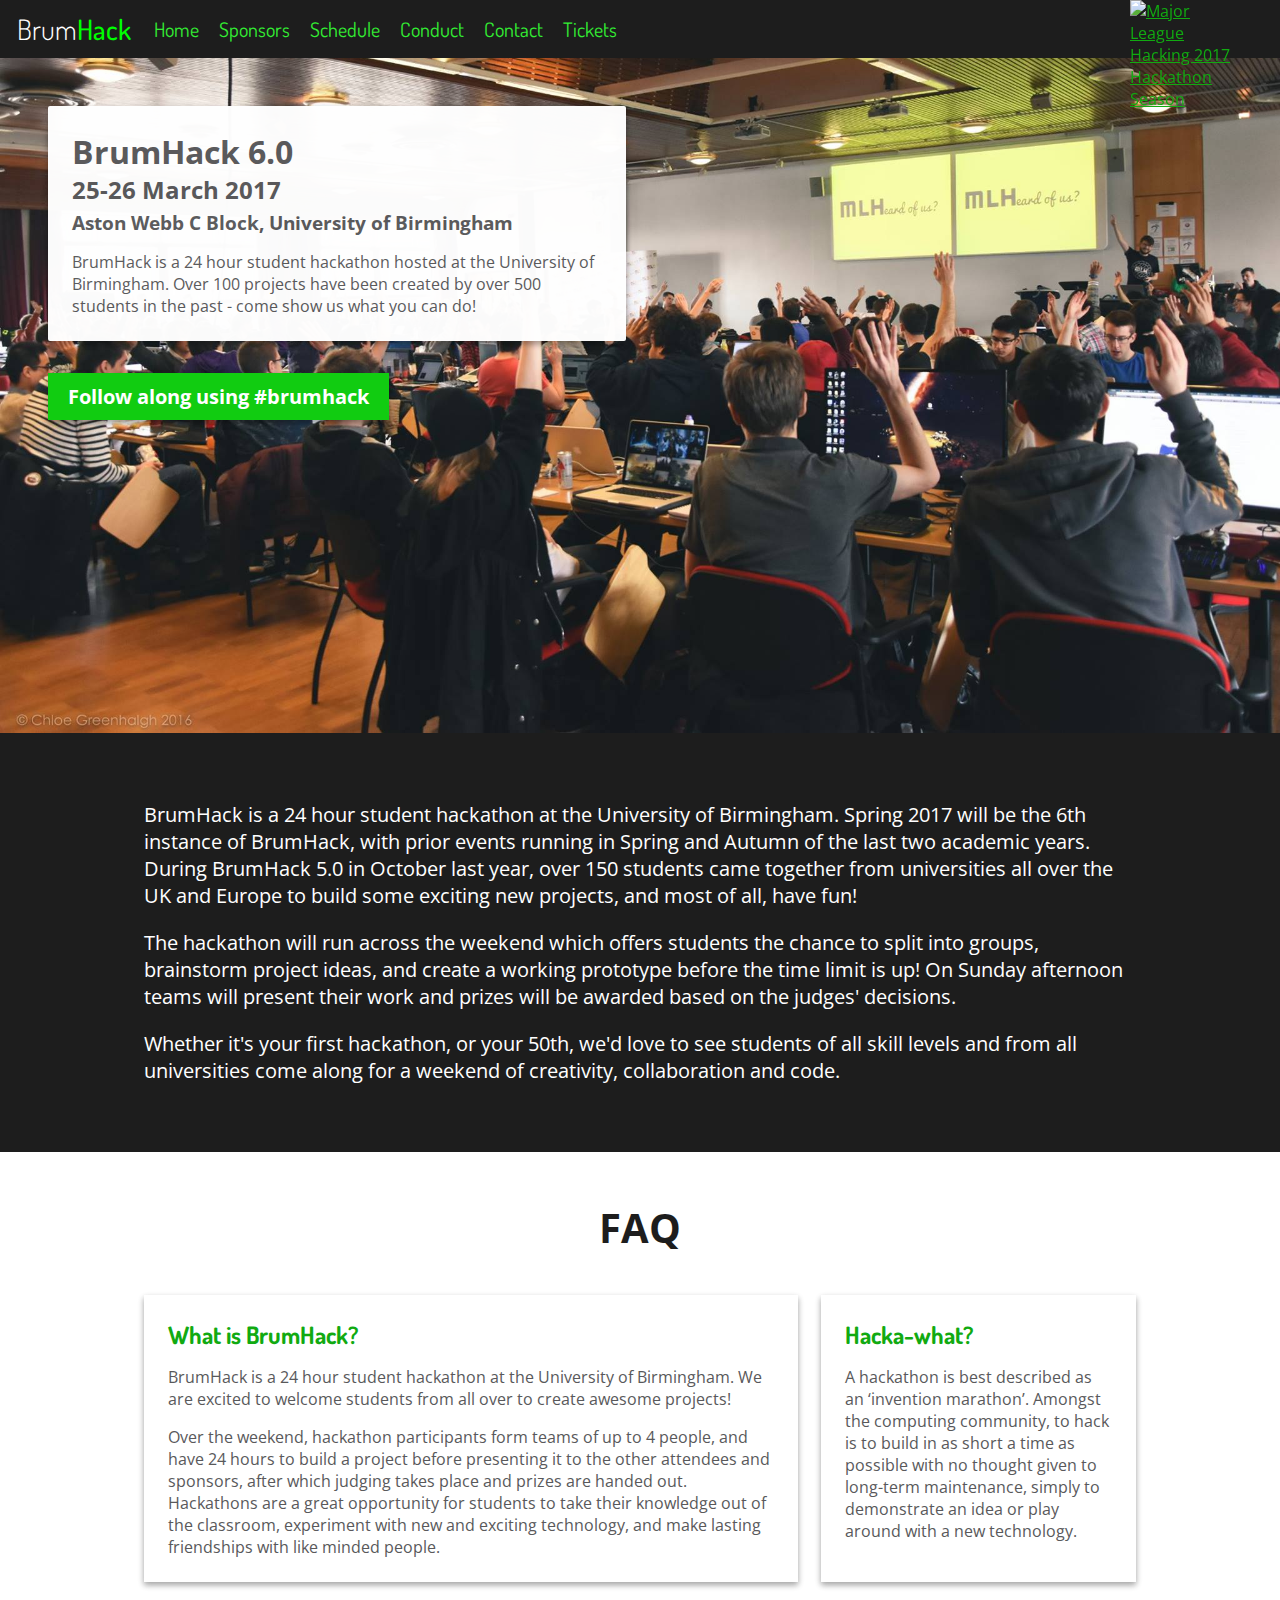
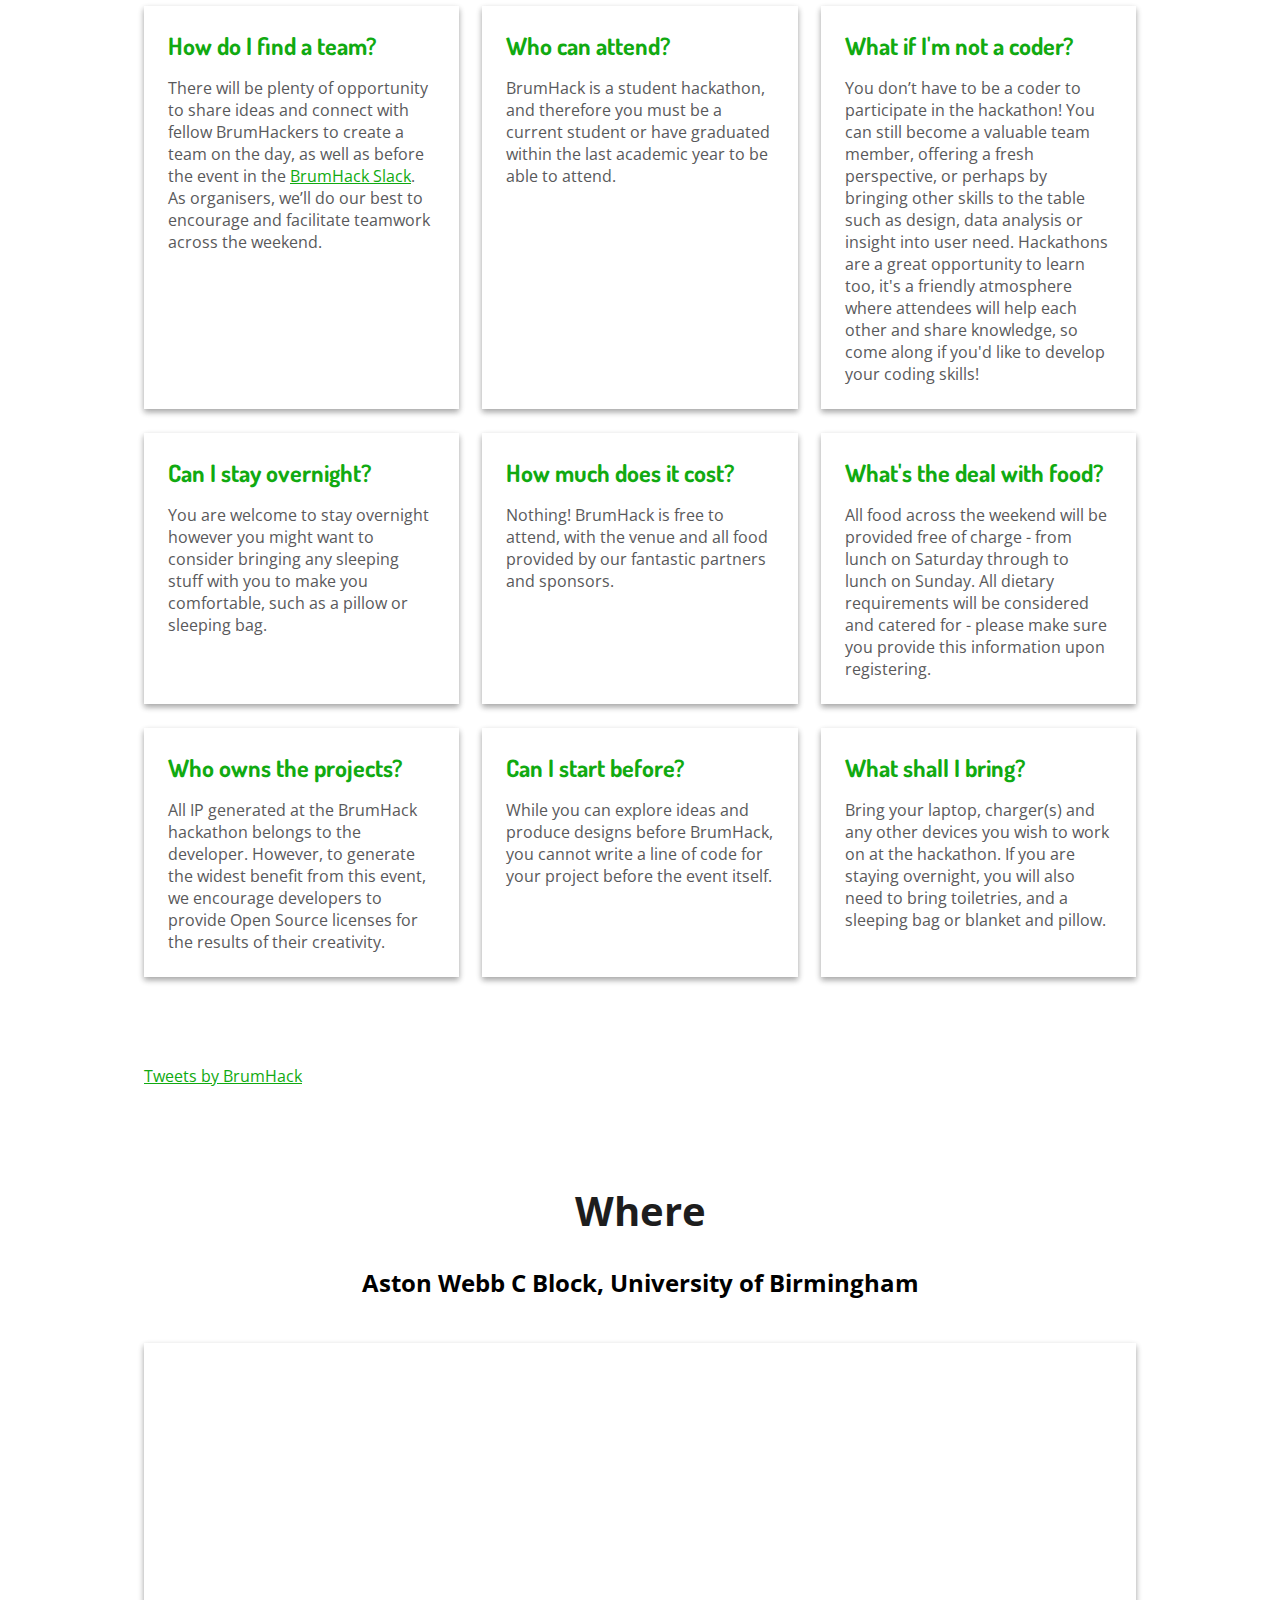
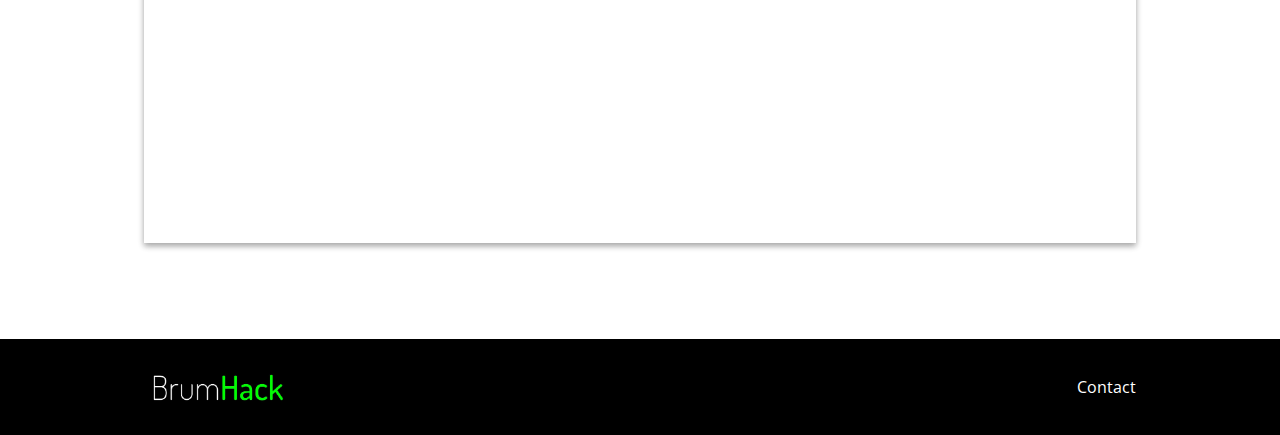
==== commit f878d8a1: "Added tickets link" ====
--- a/index.html
+++ b/index.html
@@ -29,6 +29,7 @@
         <li><a href="schedule.html">Schedule</a></li>
         <li><a href="https://static.mlh.io/docs/mlh-code-of-conduct.pdf" target="_blank" rel="noopener">Conduct</a></li>
         <li><a href="mailto:hello@brumhack.co.uk">Contact</a></li>
+        <li><a target="_blank" href="https://www.eventbrite.co.uk/e/brumhack-60-tickets-31766260741">Tickets</a></li>
       </ul>
     </header>
   </body><a id="mlh-trust-badge" style="display:block;max-width:100px;min-width:60px;position:fixed;right:50px;top:0;width:10%;z-index:10000" href="https://mlh.io/seasons/eu-2017/events?utm_source=eu-2017&amp;utm_medium=TrustBadge&amp;utm_campaign=eu-2017&amp;utm_content=gray" target="_blank" rel="noopener"><img src="https://s3.amazonaws.com/logged-assets/trust-badge/2017/gray.svg" alt="Major League Hacking 2017 Hackathon Season" style="width:100%"></a>
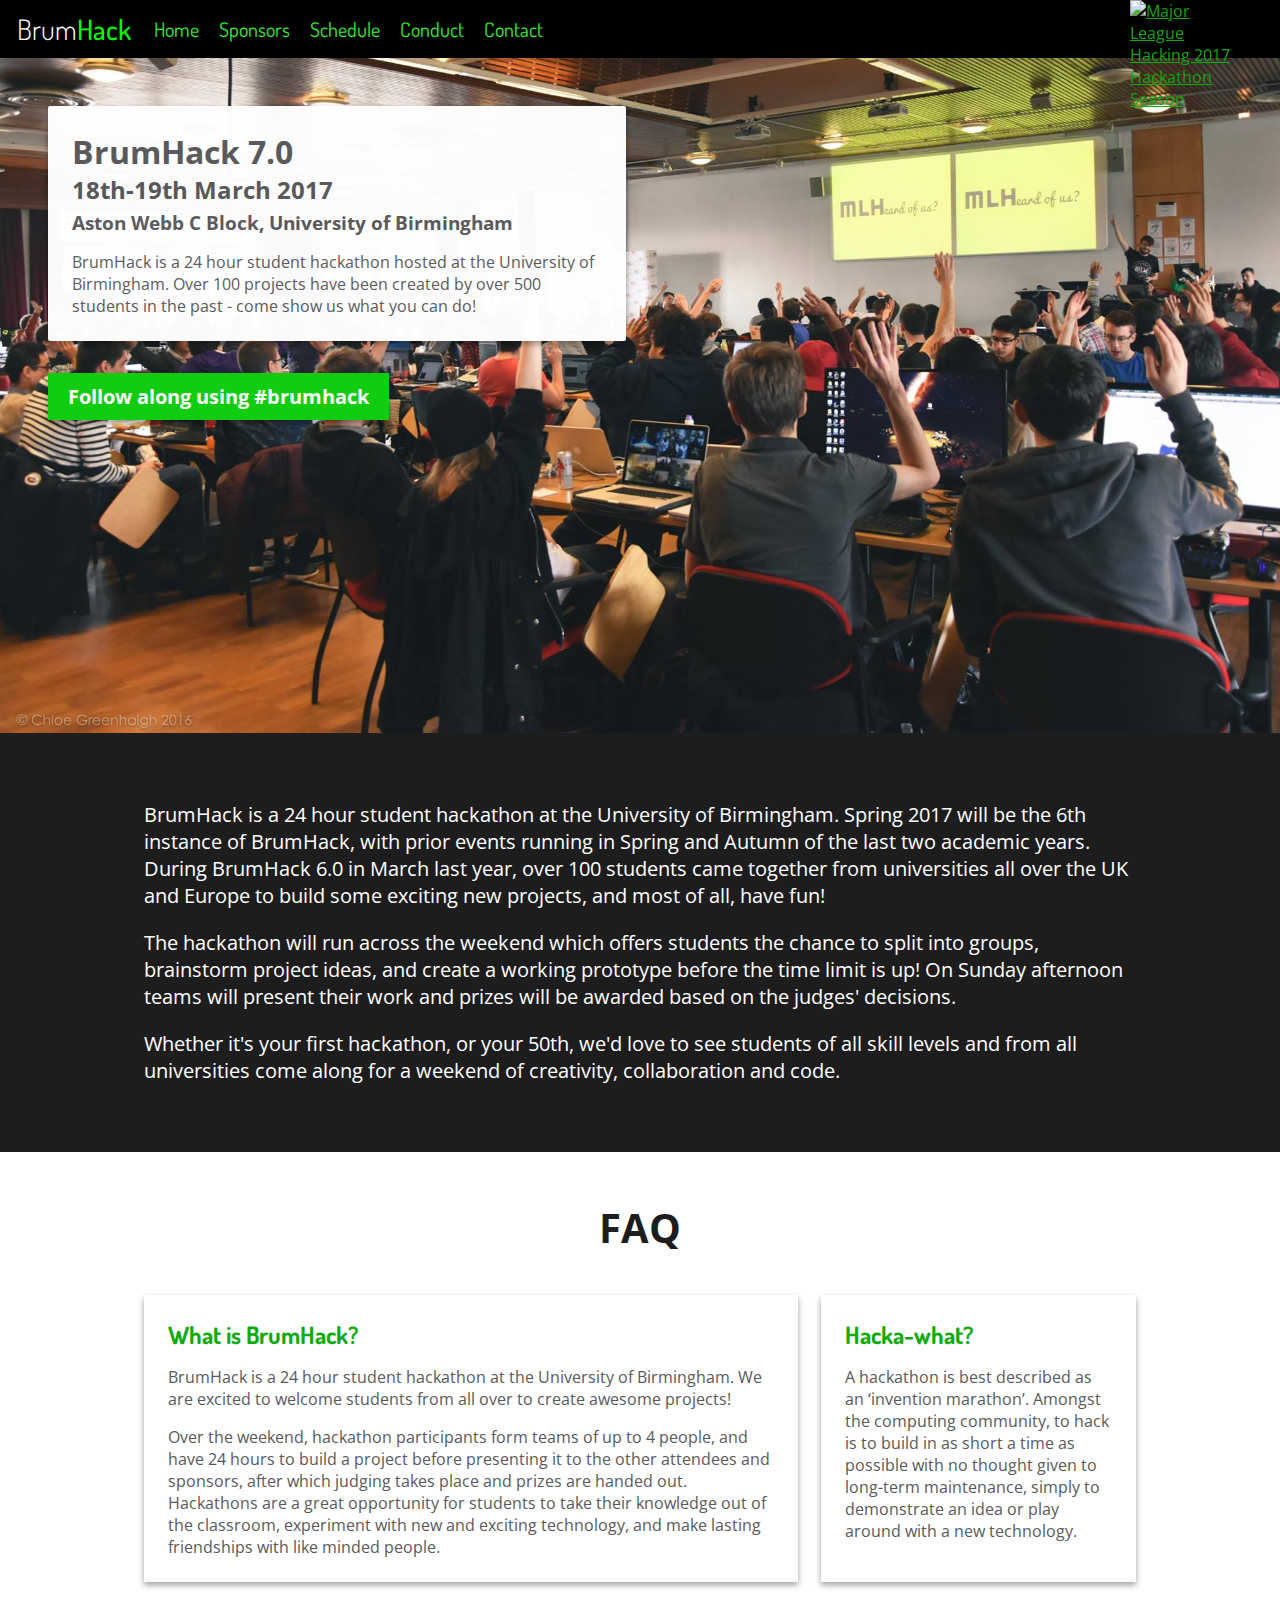
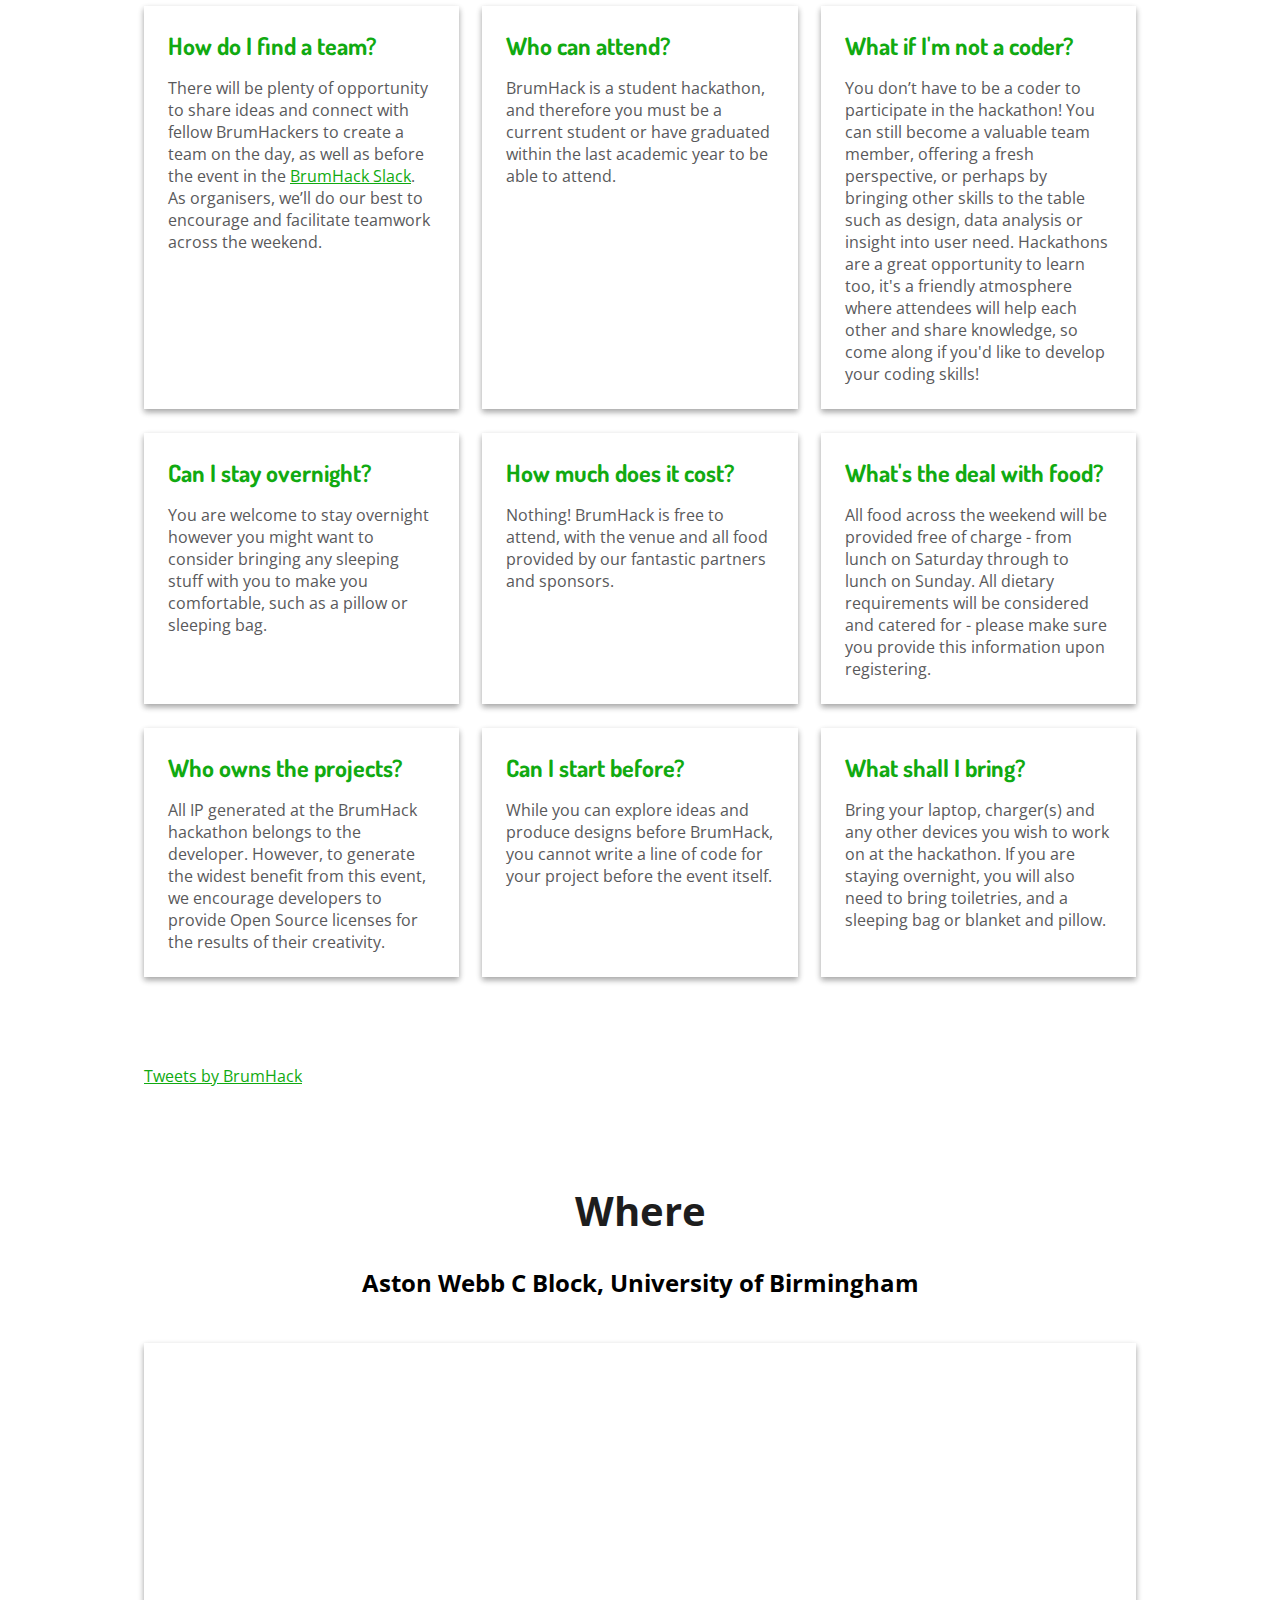
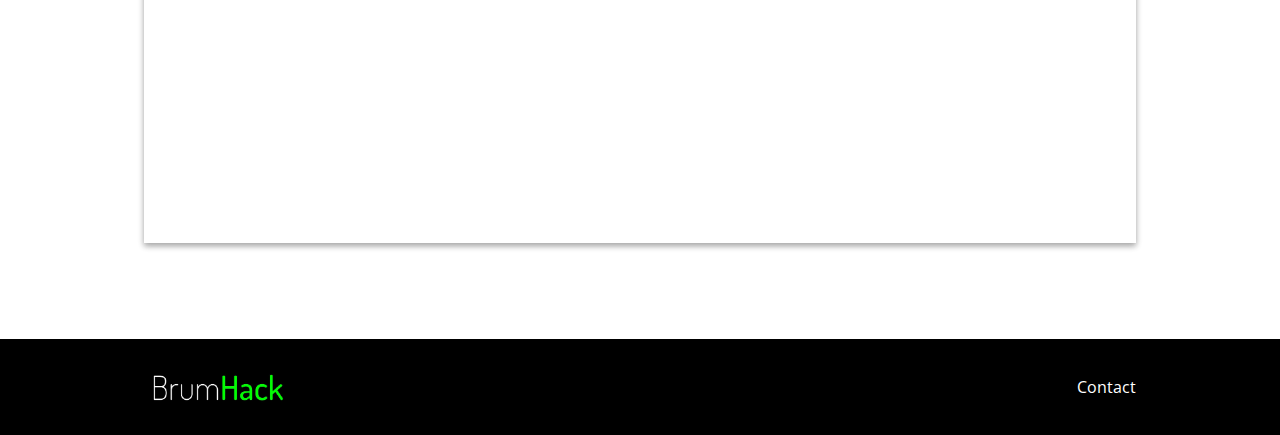
==== commit 2e3b9314: "Updated website for BH7" ====
--- a/index.html
+++ b/index.html
@@ -1,9 +1,6 @@
 <!DOCTYPE html>
 <html>
   <head>
-    <meta charset="utf8">
-    <meta http-equiv="X-UA-Compatible" content="IE=edge, chrome=1">
-    <meta name="viewport" content="width=device-width, initial-scale=1">
     <title>BrumHack</title>
     <meta name="description" content="BrumHack is a 24 hour student hackathon hosted at the University of Birmingham. Over 100 projects have been created by over 500 students in the past - come show us what you can do!.">
     <meta name="keywords" content="hackathon, student, university, technology, tech, uni">
@@ -29,7 +26,6 @@
         <li><a href="schedule.html">Schedule</a></li>
         <li><a href="https://static.mlh.io/docs/mlh-code-of-conduct.pdf" target="_blank" rel="noopener">Conduct</a></li>
         <li><a href="mailto:hello@brumhack.co.uk">Contact</a></li>
-        <li><a target="_blank" href="https://www.eventbrite.co.uk/e/brumhack-60-tickets-31766260741">Tickets</a></li>
       </ul>
     </header>
   </body><a id="mlh-trust-badge" style="display:block;max-width:100px;min-width:60px;position:fixed;right:50px;top:0;width:10%;z-index:10000" href="https://mlh.io/seasons/eu-2017/events?utm_source=eu-2017&amp;utm_medium=TrustBadge&amp;utm_campaign=eu-2017&amp;utm_content=gray" target="_blank" rel="noopener"><img src="https://s3.amazonaws.com/logged-assets/trust-badge/2017/gray.svg" alt="Major League Hacking 2017 Hackathon Season" style="width:100%"></a>
@@ -37,8 +33,8 @@
     <section id="hero">
       <div class="content">
         <div class="box">
-          <h1>BrumHack 6.0</h1>
-          <h2>25-26 March 2017</h2>
+          <h1>BrumHack 7.0</h1>
+          <h2>18th-19th March 2017</h2>
           <h3>Aston Webb C Block, University of Birmingham</h3><p>BrumHack is a 24 hour student hackathon hosted at the University of Birmingham. Over 100 projects have been created by over 500 students in the past - come show us what you can do!</p>
 
         </div>
@@ -46,7 +42,7 @@
       </div>
     </section>
     <section id="about">
-      <div class="content"><p>BrumHack is a 24 hour student hackathon at the University of Birmingham. Spring 2017 will be the 6th instance of BrumHack, with prior events running in Spring and Autumn of the last two academic years. During BrumHack 5.0 in October last year, over 150 students came together from universities all over the UK and Europe to build some exciting new projects, and most of all, have fun!</p>
+      <div class="content"><p>BrumHack is a 24 hour student hackathon at the University of Birmingham. Spring 2017 will be the 6th instance of BrumHack, with prior events running in Spring and Autumn of the last two academic years. During BrumHack 6.0 in March last year, over 100 students came together from universities all over the UK and Europe to build some exciting new projects, and most of all, have fun!</p>
 <p>The hackathon will run across the weekend which offers students the chance to split into groups, brainstorm project ideas, and create a working prototype before the time limit is up! On Sunday afternoon teams will present their work and prizes will be awarded based on the judges&#39; decisions.</p>
 <p>Whether it&#39;s your first hackathon, or your 50th, we&#39;d love to see students of all skill levels and from all universities come along for a weekend of creativity, collaboration and code.</p>
 
--- a/css/main.css
+++ b/css/main.css
@@ -1,419 +1,9 @@
 html {
   box-sizing: border-box; }
 
+
 *, *::after, *::before {
   box-sizing: inherit; }
-
-/* Magnific Popup CSS */
-.mfp-bg {
-  top: 0;
-  left: 0;
-  width: 100%;
-  height: 100%;
-  z-index: 1042;
-  overflow: hidden;
-  position: fixed;
-  background: #0b0b0b;
-  opacity: 0.8;
-  filter: alpha(opacity=80); }
-
-.mfp-wrap {
-  top: 0;
-  left: 0;
-  width: 100%;
-  height: 100%;
-  z-index: 1043;
-  position: fixed;
-  outline: none !important;
-  -webkit-backface-visibility: hidden; }
-
-.mfp-container {
-  text-align: center;
-  position: absolute;
-  width: 100%;
-  height: 100%;
-  left: 0;
-  top: 0;
-  padding: 0 8px;
-  -webkit-box-sizing: border-box;
-  -moz-box-sizing: border-box;
-  box-sizing: border-box; }
-
-.mfp-container:before {
-  content: '';
-  display: inline-block;
-  height: 100%;
-  vertical-align: middle; }
-
-.mfp-align-top .mfp-container:before {
-  display: none; }
-
-.mfp-content {
-  position: relative;
-  display: inline-block;
-  vertical-align: middle;
-  margin: 0 auto;
-  text-align: left;
-  z-index: 1045; }
-
-.mfp-inline-holder .mfp-content,
-.mfp-ajax-holder .mfp-content {
-  width: 100%;
-  cursor: auto; }
-
-.mfp-ajax-cur {
-  cursor: progress; }
-
-.mfp-zoom-out-cur, .mfp-zoom-out-cur .mfp-image-holder .mfp-close {
-  cursor: -moz-zoom-out;
-  cursor: -webkit-zoom-out;
-  cursor: zoom-out; }
-
-.mfp-zoom {
-  cursor: pointer;
-  cursor: -webkit-zoom-in;
-  cursor: -moz-zoom-in;
-  cursor: zoom-in; }
-
-.mfp-auto-cursor .mfp-content {
-  cursor: auto; }
-
-.mfp-close,
-.mfp-arrow,
-.mfp-preloader,
-.mfp-counter {
-  -webkit-user-select: none;
-  -moz-user-select: none;
-  user-select: none; }
-
-.mfp-loading.mfp-figure {
-  display: none; }
-
-.mfp-hide {
-  display: none !important; }
-
-.mfp-preloader {
-  color: #CCC;
-  position: absolute;
-  top: 50%;
-  width: auto;
-  text-align: center;
-  margin-top: -0.8em;
-  left: 8px;
-  right: 8px;
-  z-index: 1044; }
-
-.mfp-preloader a {
-  color: #CCC; }
-
-.mfp-preloader a:hover {
-  color: #FFF; }
-
-.mfp-s-ready .mfp-preloader {
-  display: none; }
-
-.mfp-s-error .mfp-content {
-  display: none; }
-
-button.mfp-close,
-button.mfp-arrow {
-  overflow: visible;
-  cursor: pointer;
-  background: transparent;
-  border: 0;
-  -webkit-appearance: none;
-  display: block;
-  outline: none;
-  padding: 0;
-  z-index: 1046;
-  -webkit-box-shadow: none;
-  box-shadow: none; }
-
-button::-moz-focus-inner {
-  padding: 0;
-  border: 0; }
-
-.mfp-close {
-  width: 44px;
-  height: 44px;
-  line-height: 44px;
-  position: absolute;
-  right: 0;
-  top: 0;
-  text-decoration: none;
-  text-align: center;
-  opacity: 0.65;
-  filter: alpha(opacity=65);
-  padding: 0 0 18px 10px;
-  color: #FFF;
-  font-style: normal;
-  font-size: 28px;
-  font-family: Arial, Baskerville, monospace; }
-
-.mfp-close:hover,
-.mfp-close:focus {
-  opacity: 1;
-  filter: alpha(opacity=100); }
-
-.mfp-close:active {
-  top: 1px; }
-
-.mfp-close-btn-in .mfp-close {
-  color: #333; }
-
-.mfp-image-holder .mfp-close,
-.mfp-iframe-holder .mfp-close {
-  color: #FFF;
-  right: -6px;
-  text-align: right;
-  padding-right: 6px;
-  width: 100%; }
-
-.mfp-counter {
-  position: absolute;
-  top: 0;
-  right: 0;
-  color: #CCC;
-  font-size: 12px;
-  line-height: 18px;
-  white-space: nowrap; }
-
-.mfp-arrow {
-  position: absolute;
-  opacity: 0.65;
-  filter: alpha(opacity=65);
-  margin: 0;
-  top: 50%;
-  margin-top: -55px;
-  padding: 0;
-  width: 90px;
-  height: 110px;
-  -webkit-tap-highlight-color: transparent; }
-
-.mfp-arrow:active {
-  margin-top: -54px; }
-
-.mfp-arrow:hover,
-.mfp-arrow:focus {
-  opacity: 1;
-  filter: alpha(opacity=100); }
-
-.mfp-arrow:before,
-.mfp-arrow:after,
-.mfp-arrow .mfp-b,
-.mfp-arrow .mfp-a {
-  content: '';
-  display: block;
-  width: 0;
-  height: 0;
-  position: absolute;
-  left: 0;
-  top: 0;
-  margin-top: 35px;
-  margin-left: 35px;
-  border: medium inset transparent; }
-
-.mfp-arrow:after,
-.mfp-arrow .mfp-a {
-  border-top-width: 13px;
-  border-bottom-width: 13px;
-  top: 8px; }
-
-.mfp-arrow:before,
-.mfp-arrow .mfp-b {
-  border-top-width: 21px;
-  border-bottom-width: 21px;
-  opacity: 0.7; }
-
-.mfp-arrow-left {
-  left: 0; }
-
-.mfp-arrow-left:after,
-.mfp-arrow-left .mfp-a {
-  border-right: 17px solid #FFF;
-  margin-left: 31px; }
-
-.mfp-arrow-left:before,
-.mfp-arrow-left .mfp-b {
-  margin-left: 25px;
-  border-right: 27px solid #3F3F3F; }
-
-.mfp-arrow-right {
-  right: 0; }
-
-.mfp-arrow-right:after,
-.mfp-arrow-right .mfp-a {
-  border-left: 17px solid #FFF;
-  margin-left: 39px; }
-
-.mfp-arrow-right:before,
-.mfp-arrow-right .mfp-b {
-  border-left: 27px solid #3F3F3F; }
-
-.mfp-iframe-holder {
-  padding-top: 40px;
-  padding-bottom: 40px; }
-
-.mfp-iframe-holder .mfp-content {
-  line-height: 0;
-  width: 100%;
-  max-width: 900px; }
-
-.mfp-iframe-holder .mfp-close {
-  top: -40px; }
-
-.mfp-iframe-scaler {
-  width: 100%;
-  height: 0;
-  overflow: hidden;
-  padding-top: 56.25%; }
-
-.mfp-iframe-scaler iframe {
-  position: absolute;
-  display: block;
-  top: 0;
-  left: 0;
-  width: 100%;
-  height: 100%;
-  box-shadow: 0 0 8px rgba(0, 0, 0, 0.6);
-  background: #000; }
-
-/* Main image in popup */
-img.mfp-img {
-  width: auto;
-  max-width: 100%;
-  height: auto;
-  display: block;
-  line-height: 0;
-  -webkit-box-sizing: border-box;
-  -moz-box-sizing: border-box;
-  box-sizing: border-box;
-  padding: 40px 0 40px;
-  margin: 0 auto; }
-
-/* The shadow behind the image */
-.mfp-figure {
-  line-height: 0; }
-
-.mfp-figure:after {
-  content: '';
-  position: absolute;
-  left: 0;
-  top: 40px;
-  bottom: 40px;
-  display: block;
-  right: 0;
-  width: auto;
-  height: auto;
-  z-index: -1;
-  box-shadow: 0 0 8px rgba(0, 0, 0, 0.6);
-  background: #444; }
-
-.mfp-figure small {
-  color: #BDBDBD;
-  display: block;
-  font-size: 12px;
-  line-height: 14px; }
-
-.mfp-figure figure {
-  margin: 0; }
-
-.mfp-bottom-bar {
-  margin-top: -36px;
-  position: absolute;
-  top: 100%;
-  left: 0;
-  width: 100%;
-  cursor: auto; }
-
-.mfp-title {
-  text-align: left;
-  line-height: 18px;
-  color: #F3F3F3;
-  word-wrap: break-word;
-  padding-right: 36px; }
-
-.mfp-image-holder .mfp-content {
-  max-width: 100%; }
-
-.mfp-gallery .mfp-image-holder .mfp-figure {
-  cursor: pointer; }
-
-@media screen and (max-width: 800px) and (orientation: landscape), screen and (max-height: 300px) {
-  /**
-       * Remove all paddings around the image on small screen
-       */
-  .mfp-img-mobile .mfp-image-holder {
-    padding-left: 0;
-    padding-right: 0; }
-  .mfp-img-mobile img.mfp-img {
-    padding: 0; }
-  .mfp-img-mobile .mfp-figure:after {
-    top: 0;
-    bottom: 0; }
-  .mfp-img-mobile .mfp-figure small {
-    display: inline;
-    margin-left: 5px; }
-  .mfp-img-mobile .mfp-bottom-bar {
-    background: rgba(0, 0, 0, 0.6);
-    bottom: 0;
-    margin: 0;
-    top: auto;
-    padding: 3px 5px;
-    position: fixed;
-    -webkit-box-sizing: border-box;
-    -moz-box-sizing: border-box;
-    box-sizing: border-box; }
-  .mfp-img-mobile .mfp-bottom-bar:empty {
-    padding: 0; }
-  .mfp-img-mobile .mfp-counter {
-    right: 5px;
-    top: 3px; }
-  .mfp-img-mobile .mfp-close {
-    top: 0;
-    right: 0;
-    width: 35px;
-    height: 35px;
-    line-height: 35px;
-    background: rgba(0, 0, 0, 0.6);
-    position: fixed;
-    text-align: center;
-    padding: 0; } }
-
-@media all and (max-width: 900px) {
-  .mfp-arrow {
-    -webkit-transform: scale(0.75);
-    transform: scale(0.75); }
-  .mfp-arrow-left {
-    -webkit-transform-origin: 0;
-    transform-origin: 0; }
-  .mfp-arrow-right {
-    -webkit-transform-origin: 100%;
-    transform-origin: 100%; }
-  .mfp-container {
-    padding-left: 6px;
-    padding-right: 6px; } }
-
-.mfp-ie7 .mfp-img {
-  padding: 0; }
-
-.mfp-ie7 .mfp-bottom-bar {
-  width: 600px;
-  left: 50%;
-  margin-left: -300px;
-  margin-top: 5px;
-  padding-bottom: 5px; }
-
-.mfp-ie7 .mfp-container {
-  padding: 0; }
-
-.mfp-ie7 .mfp-content {
-  padding-top: 44px; }
-
-.mfp-ie7 .mfp-close {
-  top: 0;
-  right: 0;
-  padding-top: 0; }
 
 * {
   font-family: "Open Sans", sans-serif; }
@@ -436,7 +26,7 @@
   margin-bottom: 1em; }
 
 header {
-  background: #1D1D1D;
+  background: black;
   font-size: 1em; }
   header a {
     text-decoration: none; }
@@ -522,42 +112,7 @@
       box-shadow: 0 3px 2px rgba(0, 0, 0, 0.16), 0 3px 2px rgba(0, 0, 0, 0.23);
       top: 4px;
       position: relative; }
-  #hero a.volunteer {
-    color: white; }
-  #hero a.video {
-    font-size: 1.25em;
-    margin-bottom: 1.5em;
-    box-shadow: 0 3px 6px rgba(0, 0, 0, 0.16), 0 3px 6px rgba(0, 0, 0, 0.23);
-    background: #1D1D1D;
-    padding: 0.5em 1em;
-    text-decoration: none;
-    color: white;
-    font-weight: bold;
-    display: inline-block;
-    position: relative; }
-    #hero a.video:hover {
-      background: black;
-      cursor: pointer; }
-    #hero a.video:active {
-      box-shadow: 0 3px 2px rgba(0, 0, 0, 0.16), 0 3px 2px rgba(0, 0, 0, 0.23);
-      top: 4px;
-      position: relative; }
-  #hero .credit {
-    position: absolute;
-    bottom: 0;
-    right: 0;
-    background: #C4494D;
-    color: white;
-    padding: 0.5em; }
-
-@media screen and (max-width: 960px) {
-  #hero .content {
-    float: left;
-    display: block;
-    margin-right: 2.35765%;
-    width: 65.88078%; }
-    #hero .content:last-child {
-      margin-right: 0; } }
+
 
 #about {
   float: left;
@@ -626,107 +181,6 @@
       #faq ul li p:last-child, #challenges-page ul li p:last-child {
         margin-bottom: 0; }
 
-#challenges-page {
-  padding: 3rem; }
-  #challenges-page h1.page-title {
-    color: #1D1D1D;
-    margin-bottom: 2rem; }
-  #challenges-page #challenges > h2 {
-    float: left;
-    display: block;
-    margin-right: 2.35765%;
-    width: 100%;
-    font-weight: 400;
-    margin-bottom: 1.5em; }
-    #challenges-page #challenges > h2:last-child {
-      margin-right: 0; }
-  #challenges-page ul li {
-    float: left;
-    display: block;
-    margin-right: 2.35765%;
-    width: 48.82117%; }
-    #challenges-page ul li img {
-      height: 2rem; }
-    #challenges-page ul li h3 {
-      font-size: 26px; }
-    #challenges-page ul li:last-child {
-      margin-right: 0; }
-    #challenges-page ul li:first-child {
-      float: left;
-      display: block;
-      margin-right: 2.35765%;
-      width: 48.82117%; }
-      #challenges-page ul li:first-child:last-child {
-        margin-right: 0; }
-  #challenges-page #judges h1.page-title {
-    max-width: 68rem;
-    margin-left: auto;
-    margin-right: auto;
-    margin-top: 2rem; }
-    #challenges-page #judges h1.page-title::after {
-      clear: both;
-      content: "";
-      display: table; }
-  #challenges-page #judges ul li img {
-    height: 6rem; }
-  #challenges-page #judges ul li h2 {
-    margin-top: 1em; }
-  #challenges-page #judges ul li p {
-    font-weight: bold;
-    margin-bottom: 0; }
-    #challenges-page #judges ul li p:last-child {
-      margin-top: 0; }
-
-#sign-up-block {
-  background: #1D1D1D;
-  padding: 2em; }
-  #sign-up-block h2 {
-    color: white;
-    text-align: center; }
-    #sign-up-block h2 a {
-      box-shadow: 0 3px 6px rgba(0, 0, 0, 0.16), 0 3px 6px rgba(0, 0, 0, 0.23);
-      background: #11CC11;
-      padding: 0.5em 1em;
-      text-decoration: none;
-      color: white;
-      font-weight: bold;
-      display: inline-block;
-      position: relative;
-      font-size: 0.75em;
-      margin-left: 1em; }
-      #sign-up-block h2 a:hover {
-        background: #0b850b;
-        cursor: pointer; }
-      #sign-up-block h2 a:active {
-        box-shadow: 0 3px 2px rgba(0, 0, 0, 0.16), 0 3px 2px rgba(0, 0, 0, 0.23);
-        top: 4px;
-        position: relative; }
-
-#updates {
-  max-width: 68rem;
-  margin-left: auto;
-  margin-right: auto;
-  padding: 0 3rem; }
-  #updates::after {
-    clear: both;
-    content: "";
-    display: table; }
-  #updates h1 {
-    margin-top: 1em; }
-  #updates ul {
-    padding-left: 0; }
-    #updates ul li {
-      list-style-type: none;
-      text-align: center;
-      margin-bottom: 3em; }
-      #updates ul li a {
-        text-decoration: none;
-        color: #59595B; }
-      #updates ul li:last-child {
-        margin-bottom: 0; }
-    #updates ul h3 {
-      font-size: 1.5em; }
-
 #venue {
   max-width: 68rem;
   margin-left: auto;
@@ -742,41 +196,6 @@
     text-align: center;
     margin-bottom: 2rem;
     padding: 0.5em; }
-  #venue .travel > * {
-    float: left;
-    display: block;
-    margin-right: 2.35765%;
-    width: 48.82117%;
-    padding: 1em;
-    text-align: center;
-    margin-bottom: 2em;
-    background: white;
-    box-shadow: 0 3px 6px rgba(0, 0, 0, 0.16), 0 3px 6px rgba(0, 0, 0, 0.23); }
-    #venue .travel > *:last-child {
-      margin-right: 0; }
-    #venue .travel > * h2 {
-      text-align: center;
-      margin-bottom: 0.5em; }
-    #venue .travel > * p {
-      text-align: center;
-      display: inline;
-      font-size: 1.25em;
-      margin-top: 1em; }
-  #venue .travel span {
-    display: inline-block;
-    padding: 0.125em 0.5em;
-    font-size: 0.8em;
-    background: black;
-    margin-left: 0.5em;
-    color: white;
-    font-family: "Open Sans", sans-serif; }
-    #venue .travel span.c {
-      background: #F9CF42;
-      color: #59595B; }
-    #venue .travel span.d {
-      background: #3A7F43; }
-    #venue .travel span.v {
-      background: #429ED7; }
     #venue .travel span.b {
       background: #DB4B37; }
   #venue #gmap_canvas {
@@ -789,187 +208,6 @@
     margin-bottom: 6rem; }
     #venue #gmap_canvas:last-child {
       margin-right: 0; }
-
-#slack {
-  background: #1D1D1D;
-  padding: 3rem; }
-  #slack * {
-    color: white;
-    text-align: center; }
-  #slack .wrapper {
-    max-width: 68rem;
-    margin-left: auto;
-    margin-right: auto; }
-    #slack .wrapper::after {
-      clear: both;
-      content: "";
-      display: table; }
-  #slack h1 {
-    margin-bottom: 0; }
-  #slack h2 {
-    margin-bottom: 1rem; }
-  #slack a {
-    margin-bottom: 1rem;
-    display: block; }
-
-#register {
-  max-width: 68rem;
-  margin-left: auto;
-  margin-right: auto;
-  padding: 3rem; }
-  #register::after {
-    clear: both;
-    content: "";
-    display: table; }
-  #register h2 {
-    margin-bottom: 1em;
-    text-align: center;
-    color: #59595B; }
-  #register iframe {
-    width: 100%;
-    height: 394px; }
-
-#data {
-  max-width: 68rem;
-  margin-left: auto;
-  margin-right: auto;
-  padding: 0 3rem; }
-  #data::after {
-    clear: both;
-    content: "";
-    display: table; }
-  #data h1 {
-    margin-top: 1em; }
-  #data h2 {
-    color: #59595B;
-    font-weight: 400;
-    text-align: center;
-    margin-bottom: 1.5em; }
-  #data ul {
-    float: left;
-    display: block;
-    margin-right: 2.35765%;
-    width: 100%;
-    padding-left: 0;
-    margin-top: 0; }
-    #data ul:last-child {
-      margin-right: 0; }
-    #data ul li {
-      float: left;
-      display: block;
-      margin-right: 2.35765%;
-      width: 31.76157%;
-      box-shadow: 0 3px 6px rgba(0, 0, 0, 0.16), 0 3px 6px rgba(0, 0, 0, 0.23);
-      list-style-type: none;
-      padding: 1.5em;
-      margin-bottom: 1.5em; }
-      #data ul li:last-child {
-        margin-right: 0; }
-      #data ul li:nth-child(3n) {
-        margin-right: 0; }
-      #data ul li:nth-child(3n+1) {
-        clear: left; }
-      #data ul li a {
-        color: #59595B;
-        text-decoration: none; }
-        #data ul li a h3 {
-          color: #1D1D1D; }
-      #data ul li p:last-child {
-        margin-bottom: 0; }
-    #data ul .more li {
-      float: left;
-      display: block;
-      margin-right: 2.35765%;
-      width: 100%; }
-      #data ul .more li:last-child {
-        margin-right: 0; }
-      #data ul .more li h3 {
-        display: inline;
-        float: left;
-        margin-right: 1em; }
-      #data ul .more li p {
-        display: inline;
-        float: left;
-        margin-top: 2px; }
-
-#partner-descs {
-  max-width: 68rem;
-  margin-left: auto;
-  margin-right: auto;
-  margin-bottom: 3rem; }
-  #partner-descs::after {
-    clear: both;
-    content: "";
-    display: table; }
-  #partner-descs ul {
-    padding: 0 3rem;
-    color: #59595B; }
-    #partner-descs ul li {
-      float: left;
-      display: block;
-      margin-right: 2.35765%;
-      width: 100%;
-      padding: 1em 0; }
-      #partner-descs ul li:last-child {
-        margin-right: 0; }
-      #partner-descs ul li img {
-        float: left;
-        display: block;
-        margin-right: 2.35765%;
-        width: 23.23176%; }
-        #partner-descs ul li img:last-child {
-          margin-right: 0; }
-      #partner-descs ul li h2 {
-        display: none; }
-      #partner-descs ul li .content {
-        float: left;
-        display: block;
-        margin-right: 2.35765%;
-        width: 74.41059%;
-        display: flex;
-        flex-direction: column;
-        justify-content: center; }
-        #partner-descs ul li .content:last-child {
-          margin-right: 0; }
-        #partner-descs ul li .content p {
-          margin-top: 0;
-          margin-bottom: 0; }
-      #partner-descs ul li.rebel img {
-        float: left;
-        display: block;
-        margin-right: 2.35765%;
-        width: 10.43705%; }
-        #partner-descs ul li.rebel img:last-child {
-          margin-right: 0; }
-      #partner-descs ul li.rebel .content {
-        margin-left: 12.79471%; }
-      #partner-descs ul li.kontakt img, #partner-descs ul li.aws img, #partner-descs ul li.estimote img {
-        float: left;
-        display: block;
-        margin-right: 2.35765%;
-        width: 14.70196%; }
-        #partner-descs ul li.kontakt img:last-child, #partner-descs ul li.aws img:last-child, #partner-descs ul li.estimote img:last-child {
-          margin-right: 0; }
-      #partner-descs ul li.kontakt .content, #partner-descs ul li.aws .content, #partner-descs ul li.estimote .content {
-        margin-left: 8.5298%; }
-  @media screen and (max-width: 1120px) {
-    #partner-descs ul li {
-      text-align: center; }
-      #partner-descs ul li img {
-        display: none; }
-      #partner-descs ul li h2,
-      #partner-descs ul li .content {
-        float: left;
-        display: block;
-        margin-right: 2.35765%;
-        width: 100%; }
-        #partner-descs ul li h2:last-child,
-        #partner-descs ul li .content:last-child {
-          margin-right: 0; }
-      #partner-descs ul li.rebel img {
-        display: none; }
-      #partner-descs ul li.rebel .content {
-        margin-left: 0; } }
 
 footer {
   background: black;
@@ -1037,549 +275,86 @@
     display: block !important;
     margin: 0 auto; }
 
-table.schedule {
-  width: 100%;
-  border-collapse: collapse;
-  border-spacing: 0; }
-  table.schedule.mobile {
-    display: none; }
-  table.schedule tr {
-    border-top: 1px solid #dfdfdf;
-    border-bottom: 1px solid #dfdfdf; }
-    table.schedule tr th,
-    table.schedule tr td {
-      border: none;
-      padding: 0.5em;
-      text-align: left;
-      vertical-align: text-top;
-      width: 22.5%;
-      border-right: 1px solid #DFDFDF; }
-      table.schedule tr th a,
-      table.schedule tr td a {
-        color: #adadad;
-        font-style: italic; }
-      table.schedule tr th:first-child,
-      table.schedule tr td:first-child {
-        border-right: 1px solid #DFDFDF;
-        width: 10%; }
-    table.schedule tr th.h {
-      color: #1D1D1D; }
-    table.schedule tr th.c {
-      color: #C4494D; }
-    table.schedule tr td.x {
-      background: #DFDFDF; }
-
-#content-page {
-  max-width: 68rem;
-  margin-left: auto;
-  margin-right: auto;
-  padding: 2rem; }
-  #content-page::after {
-    clear: both;
-    content: "";
-    display: table; }
-  #content-page h1.page-title,
-  #content-page h2 {
-    color: #1D1D1D;
-    font-family: 'Dosis', sans-serif;
-    margin-bottom: 2rem; }
-  #content-page h2 {
-    margin-top: 2rem; }
-  #content-page article strong {
-    color: #1D1D1D; }
-  #content-page ul.types {
-    margin-left: 0;
-    padding-left: 0; }
-    #content-page ul.types li {
-      float: left;
-      display: block;
-      margin-right: 2.35765%;
-      width: 48.82117%;
-      box-shadow: 0 3px 6px rgba(0, 0, 0, 0.16), 0 3px 6px rgba(0, 0, 0, 0.23);
-      padding: 20px;
-      margin-top: 1em; }
-      #content-page ul.types li:last-child {
-        margin-right: 0; }
-      #content-page ul.types li h2 {
-        margin-top: 0;
-        margin-bottom: 0; }
-
-#personas {
-  max-width: 68rem;
-  margin-left: auto;
-  margin-right: auto;
-  padding: 3rem; }
-  #personas::after {
-    clear: both;
-    content: "";
-    display: table; }
-  #personas h1.page-title,
-  #personas h2 {
-    color: #1D1D1D;
-    margin-bottom: 2rem; }
-  #personas h2 {
-    margin-top: 2rem; }
-  #personas h1.page-title.users {
-    margin-top: 4rem; }
-
-#submit {
-  max-width: 68rem;
-  margin-left: auto;
-  margin-right: auto;
-  padding: 3rem; }
-  #submit::after {
-    clear: both;
-    content: "";
-    display: table; }
-  #submit h1.page-title,
-  #submit h2 {
-    color: #1D1D1D;
-    margin-bottom: 2rem; }
-  #submit h2 {
-    margin-top: 2rem; }
-  #submit article strong {
-    color: #1D1D1D; }
-
-#credits {
-  max-width: 68rem;
-  margin-left: auto;
-  margin-right: auto;
-  padding: 3rem; }
-  #credits::after {
-    clear: both;
-    content: "";
-    display: table; }
-  #credits h1.page-title,
-  #credits h2 {
-    color: #1D1D1D;
-    margin-bottom: 2rem; }
-  #credits h2 {
-    margin-top: 2rem; }
-  #credits img {
-    height: 5rem; }
-  #credits article strong {
-    color: #1D1D1D; }
-  #credits ul {
-    padding-left: 0; }
-    #credits ul li {
-      list-style-type: none;
-      margin-bottom: 3rem; }
-
-.list.orgs h2 {
-  max-width: 68rem;
-  margin-left: auto;
-  margin-right: auto;
-  font-family: 'Dosis', sans-serif;
-  font-size: 2em;
-  margin-bottom: 0.5em;
-  padding: 0 3rem; }
-  .list.orgs h2::after {
-    clear: both;
-    content: "";
-    display: table; }
-
-.list.orgs h3 {
-  max-width: 68rem;
-  margin-left: auto;
-  margin-right: auto;
-  font-family: 'Dosis', sans-serif;
-  font-size: 2em;
-  max-width: inherit;
-  padding: 1rem 4rem;
-  text-align: center;
-  width: 100%; }
-  .list.orgs h3::after {
-    clear: both;
-    content: "";
-    display: table; }
-  .list.orgs h3.gold {
+
+/* Stuff that I've changed */
+
+.sponsors > h3 {
+    font-size: 1.2em;
+    padding-left: 20px;
+    padding-top: 5px;
+    padding-bottom: 5px;
+    border-radius: 10px;
+    width: 400px;
+    margin-left: 30px;
+    margin-bottom: 10px;
+    margin-top: 10px;
+    color: black;
+}
+
+.gold {
     background-color: #FFD700;
-    margin-top: .5em; }
-  .list.orgs h3.silver {
-    background-color: #C0C0C0; }
-  .list.orgs h3.bronze {
-    background-color: #CD7F32; }
-  .list.orgs h3.digital {
-    color: black;
-    margin-top: 1em; }
-  .list.orgs h3.partners {
-    color: black; }
-
-.list.orgs ul {
-  padding-left: 0;
-  margin: 0 0 1em; }
-
-.list.orgs.partners ul {
-  margin-top: 0; }
-
-.list.orgs li {
-  list-style: none; }
-  .list.orgs li a .wrapper {
-    max-width: 68rem;
-    margin-left: auto;
-    margin-right: auto;
-    padding: 3rem; }
-    .list.orgs li a .wrapper::after {
-      clear: both;
-      content: "";
-      display: table; }
-  .list.orgs li .match {
-    display: flex !important;
-    flex-direction: column;
-    justify-content: center; }
-  .list.orgs li .left {
+}
+
+.silver {
+    background-color: #C0C0C0;
+}
+
+.bronze {
+    background-color: #cd7f32;
+
+}
+.digital {
+    background-color: #26619C;
+}
+
+.partner {
+    background-color: #0C7C31;
+}
+
+.sponsor {
+    background-color: grey;
+    margin-left: 15px;
+    margin-bottom: 10px;
+    border-radius: 12px;
+    margin-right: 15px;
+    padding: 24px;
+    display: inline-block;
+}
+
+.sponlogo {
+    display: inline-block;
+    max-height: 120px;
+    max-width: 430px;
+    padding: 15px;
+    margin-right: 12px;
+    vertical-align: top;
+    background-color: #0094C0;
+    border-radius: 6px;
+    margin-bottom: 6px;
     float: left;
-    display: block;
-    margin-right: 2.35765%;
-    width: 31.76157%; }
-    .list.orgs li .left:last-child {
-      margin-right: 0; }
-    .list.orgs li .left img {
-      max-height: 96px;
-      width: 100%; }
-    .list.orgs li .left.rebel img {
-      max-height: 126px;
-      width: 76%; }
-  .list.orgs li .right {
-    float: left;
-    display: block;
-    margin-right: 2.35765%;
-    width: 57.35098%;
-    margin-left: 8.5298%; }
-    .list.orgs li .right:last-child {
-      margin-right: 0; }
-    .list.orgs li .right p {
-      font-size: 16px;
-      margin-bottom: 0;
-      margin-top: 0; }
-      .list.orgs li .right p > span {
-        text-decoration: underline; }
-
-.list.orgs .uob {
-  background: white;
-  color: black; }
-  .list.orgs .uob a {
-    color: black; }
-
-.list.orgs .capgemini {
-  background: #0094C0;
-  color: white; }
-  .list.orgs .capgemini a {
-    color: white; }
-
-.list.orgs .bloomberg {
-  background: white;
-  color: black; }
-  .list.orgs .bloomberg a {
-    color: black; }
-
-.list.orgs .twilio {
-  background: #e12127;
-  color: white; }
-  .list.orgs .twilio a {
-    color: white; }
-
-.list.orgs .pusher {
-  background: #37A5BC;
-  color: white; }
-  .list.orgs .pusher a {
-    color: white; }
-
-.list.orgs .packt {
-  background: #E2670F;
-  color: white; }
-  .list.orgs .packt a {
-    color: white; }
-
-.list.orgs .capitalone {
-  background: white;
-  color: black; }
-  .list.orgs .capitalone a {
-    color: black; }
-
-.list.orgs .blackrock {
-  background: white;
-  color: black; }
-  .list.orgs .blackrock a {
-    color: black; }
-
-.list.orgs .mobilefun {
-  background: #77C7C7;
-  color: white; }
-  .list.orgs .mobilefun a {
-    color: white; }
-
-.list.orgs .rebel {
-  background: #E81F63;
-  color: white; }
-  .list.orgs .rebel a {
-    color: white; }
-
-.list.orgs .travel-cloud {
-  background: #9E1F63;
-  color: white; }
-  .list.orgs .travel-cloud a {
-    color: white; }
-
-.list.orgs .schroders {
-  background: white;
-  color: black; }
-  .list.orgs .schroders a {
-    color: black; }
-
-.interested {
-  max-width: 68rem;
-  margin-left: auto;
-  margin-right: auto;
-  padding: 0 3rem; }
-  .interested::after {
-    clear: both;
-    content: "";
-    display: table; }
-  .interested a {
-    font-size: 1.25em;
-    margin-top: 2em;
-    margin-bottom: 2em;
-    display: block;
-    text-decoration: none; }
-
-#content-page .btn-group {
-  display: inline-block;
-  margin-top: 1em; }
-  #content-page .btn-group a {
-    box-shadow: 0 3px 6px rgba(0, 0, 0, 0.16), 0 3px 6px rgba(0, 0, 0, 0.23);
-    background: #11CC11;
-    padding: 0.5em 1em;
-    text-decoration: none;
+}
+
+.text {
+    display: inline;
+    width: 400px;
+}
+
+.thanks {
+    margin: 12px;
+    margin-top: 0px;
+}
+
+.spon {
+    background-color: #1D1D1D;
     color: white;
-    font-weight: bold;
-    display: inline-block;
-    position: relative;
-    margin-right: 1.25em; }
-    #content-page .btn-group a:hover {
-      background: #0b850b;
-      cursor: pointer; }
-    #content-page .btn-group a:active {
-      box-shadow: 0 3px 2px rgba(0, 0, 0, 0.16), 0 3px 2px rgba(0, 0, 0, 0.23);
-      top: 4px;
-      position: relative; }
-
-@media screen and (max-width: 900px) {
-  header a.brand {
-    display: block;
-    text-align: center; }
-  header ul {
-    background: #1D1D1D;
-    width: 100%;
-    text-align: center;
-    margin: 1em 0;
-    padding: 0 1em; }
-    header ul li a {
-      padding-top: 0; }
-    header ul li:first-child {
-      width: 100%;
-      margin-top: 0.5em;
-      margin-bottom: 1em; }
-      header ul li:first-child img {
-        display: block;
-        height: 1.5em;
-        margin: 0 auto; }
-  #hero .content {
-    float: left;
-    display: block;
-    margin-right: 2.35765%;
-    width: 100%; }
-    #hero .content:last-child {
-      margin-right: 0; }
-  #faq ul li, #challenges-page ul li {
-    float: left;
-    display: block;
-    margin-right: 2.35765%;
-    width: 48.82117%; }
-    #faq ul li:last-child, #challenges-page ul li:last-child {
-      margin-right: 0; }
-    #faq ul li:first-child, #challenges-page ul li:first-child {
-      float: left;
-      display: block;
-      margin-right: 2.35765%;
-      width: 100%; }
-      #faq ul li:first-child:last-child, #challenges-page ul li:first-child:last-child {
-        margin-right: 0; }
-    #faq ul li:nth-child(3n+2):nth-child(n), #challenges-page ul li:nth-child(3n+2):nth-child(n) {
-      margin-right: 2.35765%; }
-    #faq ul li:nth-child(3n+2):nth-child(n+1), #challenges-page ul li:nth-child(3n+2):nth-child(n+1) {
-      clear: none; }
-    #faq ul li:nth-child(2n+3), #challenges-page ul li:nth-child(2n+3) {
-      margin-right: 0;
-      margin-right: 0 !important; }
-  #challenges ul li {
-    float: left;
-    display: block;
-    margin-right: 2.35765%;
-    width: 100%;
-    width: 100%	!important; }
-    #challenges ul li:last-child {
-      margin-right: 0; }
-  #data ul li {
-    float: left;
-    display: block;
-    margin-right: 2.35765%;
-    width: 48.82117%; }
-    #data ul li:last-child {
-      margin-right: 0; }
-    #data ul li:nth-child(3n) {
-      margin-right: 2.35765%; }
-    #data ul li:nth-child(3n+1) {
-      clear: none; }
-    #data ul li:nth-child(2n) {
-      margin-right: 0; }
-    #data ul li:nth-child(2n+1) {
-      clear: left; }
-  #venue .travel > * {
-    float: left;
-    display: block;
-    margin-right: 2.35765%;
-    width: 100%; }
-    #venue .travel > *:last-child {
-      margin-right: 0; }
-  #slack h1 {
-    font-size: 1.5em; }
-  #register .event {
-    float: left;
-    display: block;
-    margin-right: 2.35765%;
-    width: 100%; }
-    #register .event:last-child {
-      margin-right: 0; }
-    #register .event:first-child iframe {
-      height: 250px; }
-    #register .event:last-child iframe {
-      height: 310px; }
-  .list.orgs li .left {
-    float: left;
-    display: block;
-    margin-right: 2.35765%;
-    width: 100%; }
-    .list.orgs li .left:last-child {
-      margin-right: 0; }
-    .list.orgs li .left img {
-      float: left;
-      display: block;
-      margin-right: 2.35765%;
-      width: 48.82117%; }
-      .list.orgs li .left img:last-child {
-        margin-right: 0; }
-  .list.orgs li .right {
-    margin-left: 0%;
-    float: left;
-    display: block;
-    margin-right: 2.35765%;
-    width: 100%; }
-    .list.orgs li .right:last-child {
-      margin-right: 0; }
-    .list.orgs li .right p {
-      margin-top: 1em; }
-  #content-page .btn-group {
-    margin-top: 0;
-    width: 100%; }
-    #content-page .btn-group a {
-      margin-right: 0;
-      display: block;
-      margin-top: 1.25em; } }
-
-@media screen and (max-width: 600px) {
-  section > h1 {
-    font-size: 2em; }
-  #mlh-trust-badge {
-    display: none !important; }
-  #hero * {
-    font-size: 1em; }
-  #hero a {
-    font-size: 1em !important;
-    text-align: center;
-    display: block;
-    width: 100%; }
-    #hero a.video {
-      margin-bottom: 2em; }
-  #about .content {
-    font-size: 1em; }
-  #faq ul li, #challenges-page ul li {
-    float: left;
-    display: block;
-    margin-right: 2.35765%;
-    width: 100%;
-    width: 100% !important; }
-    #faq ul li:last-child, #challenges-page ul li:last-child {
-      margin-right: 0; }
-    #faq ul li h2, #challenges-page ul li h2 {
-      cursor: pointer;
-      font-size: 1em; }
-  #challenges h2 {
-    font-size: 1em; }
-  #challenges ul li img {
-    height: 1.5rem; }
-  #sign-up-block {
-    display: none; }
-  #data {
-    display: none; }
-  #venue {
-    display: none; }
-  #slack h1 {
-    font-size: 1em; }
-  #content-page ul.types li {
-    float: left;
-    display: block;
-    margin-right: 2.35765%;
-    width: 100%; }
-    #content-page ul.types li:last-child {
-      margin-right: 0; }
-    #content-page ul.types li:first-child {
-      margin-bottom: 1em; }
-  footer .flex {
-    justify-content: center; }
-  footer ul {
-    display: none; }
-  footer #join h2 {
-    margin-bottom: 0.5rem; }
-  table.schedule.desktop {
-    display: none; }
-  table.schedule.mobile {
-    display: table; }
-  table.schedule tr th,
-  table.schedule tr td {
-    border: none;
-    padding: 0.5em;
-    text-align: left;
-    width: 100%;
-    display: block; }
-    table.schedule tr th:first-child,
-    table.schedule tr td:first-child {
-      border-right: none; }
-  table.schedule tr td:first-child {
-    font-weight: bold;
-    width: 100%;
-    padding-top: 1.25em; }
-  table.schedule tr td:last-child {
-    padding-bottom: 1.25em; }
-  table.schedule tr td[colspan="3"] {
-    border: none; }
-  table.schedule tr td.x {
-    display: none; }
-  .list.orgs li .left {
-    float: left;
-    display: block;
-    margin-right: 2.35765%;
-    width: 100%; }
-    .list.orgs li .left:last-child {
-      margin-right: 0; }
-    .list.orgs li .left img {
-      float: left;
-      display: block;
-      margin-right: 2.35765%;
-      width: 100%; }
-      .list.orgs li .left img:last-child {
-        margin-right: 0; }
-  .list.orgs li .right {
-    display: none !important; } }
-
- /*# sourceMappingURL=main.css.map */+    padding: 20px;
+}
+
+.interested { 
+    margin: 20px;
+    font-size: 1.5em;
+}
+
+.shed {
+    padding-left: 25px;
+}
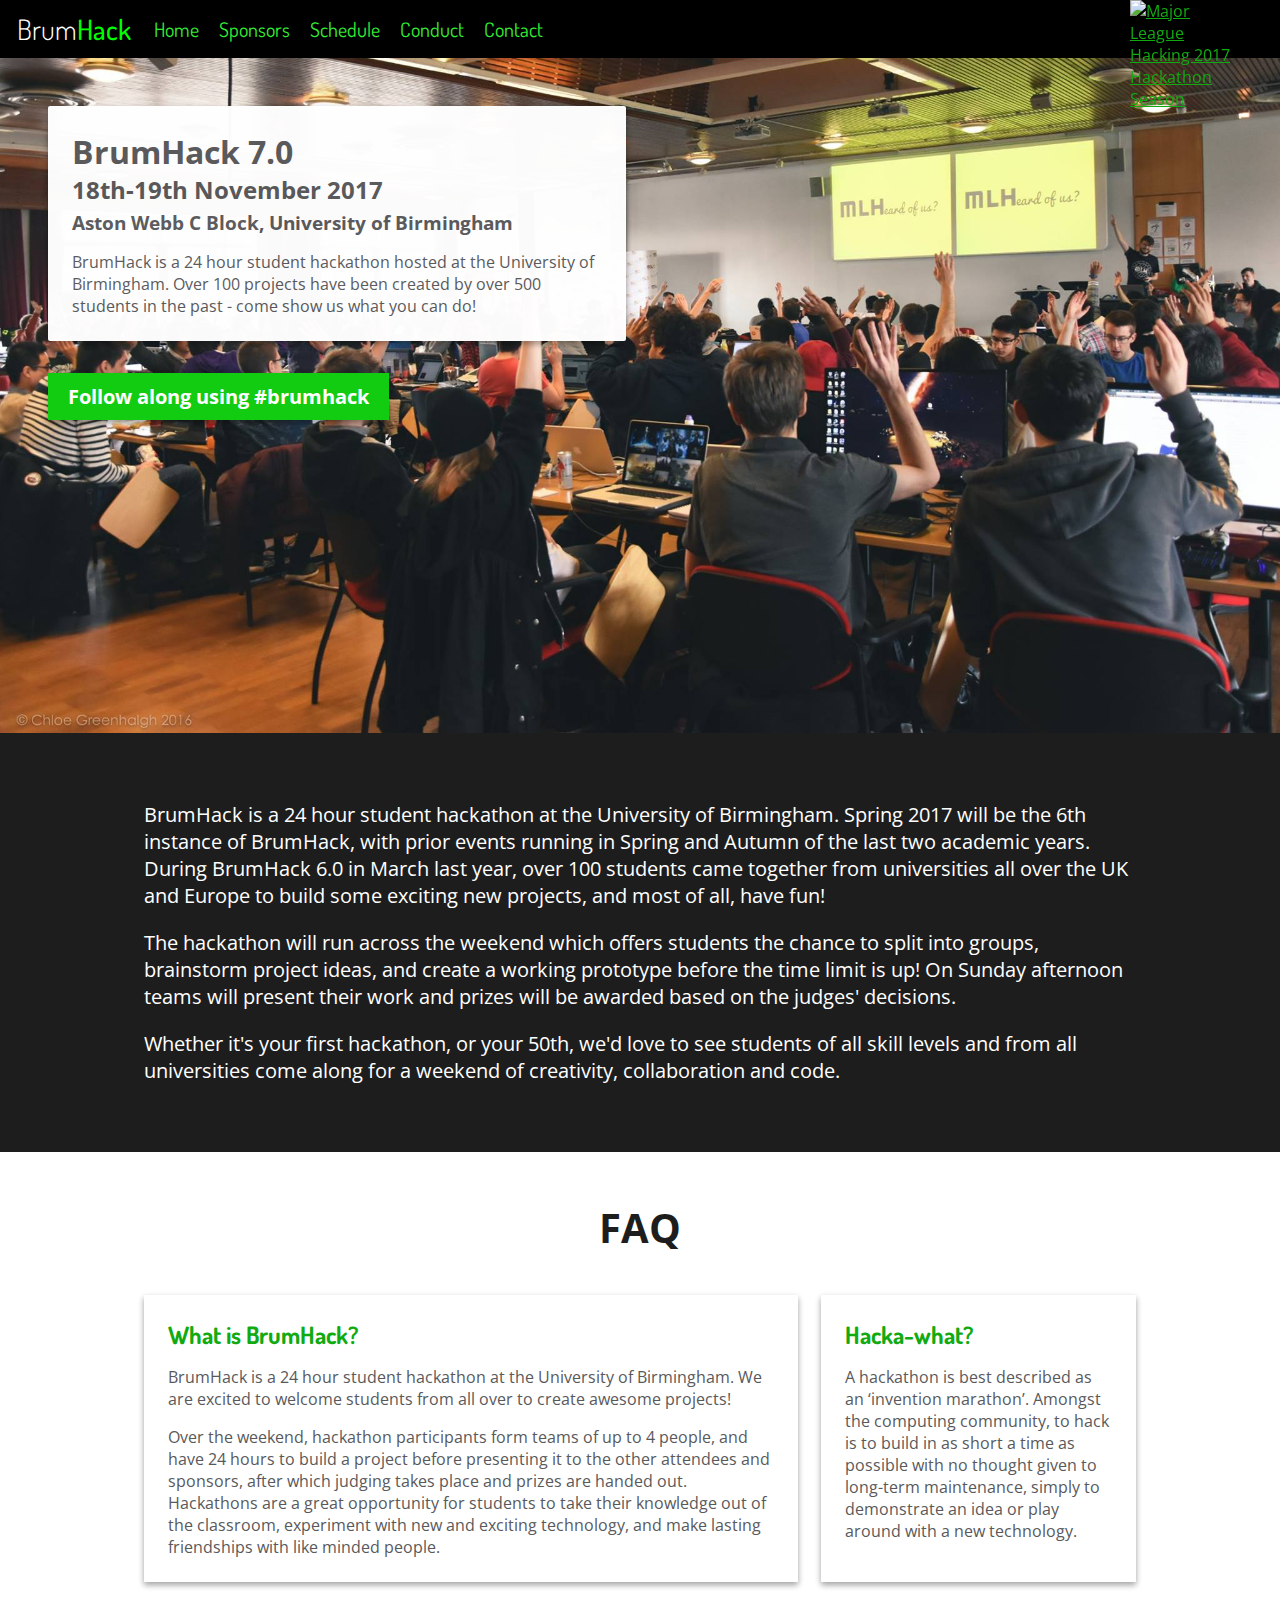
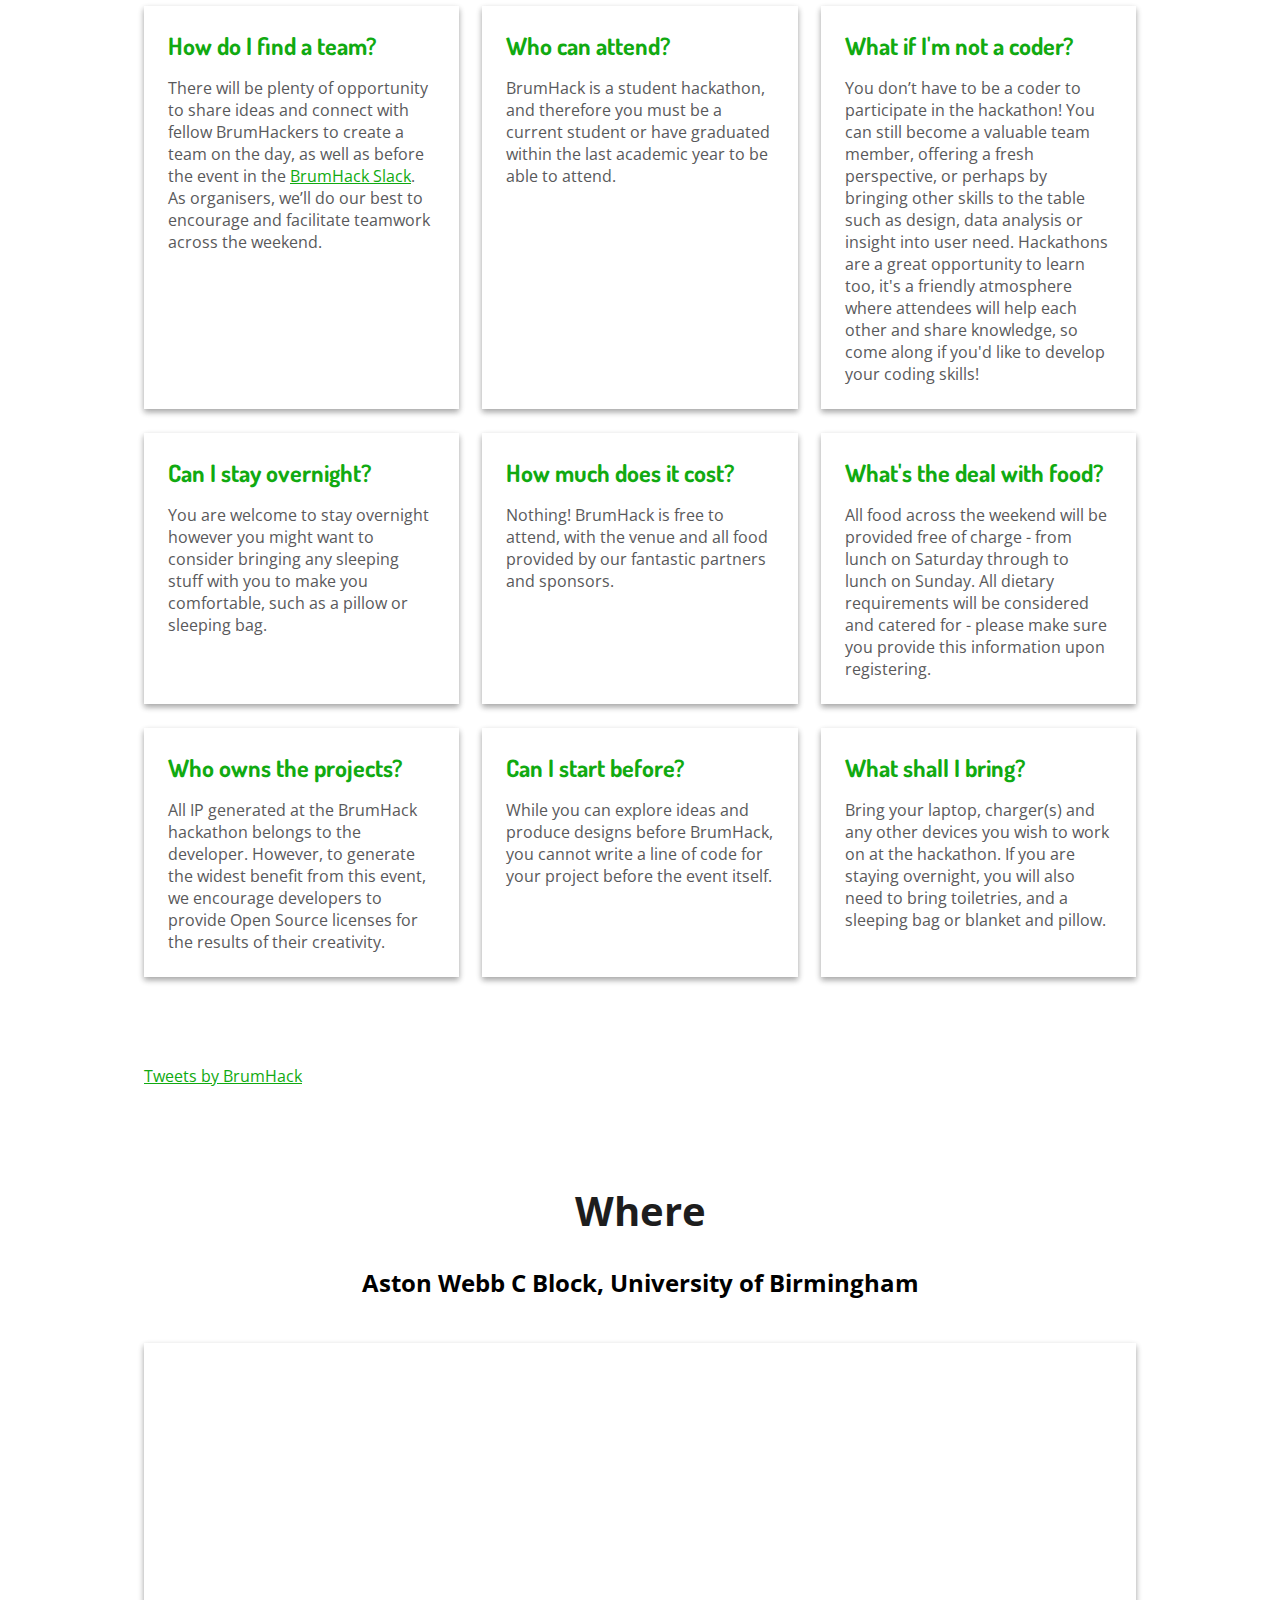
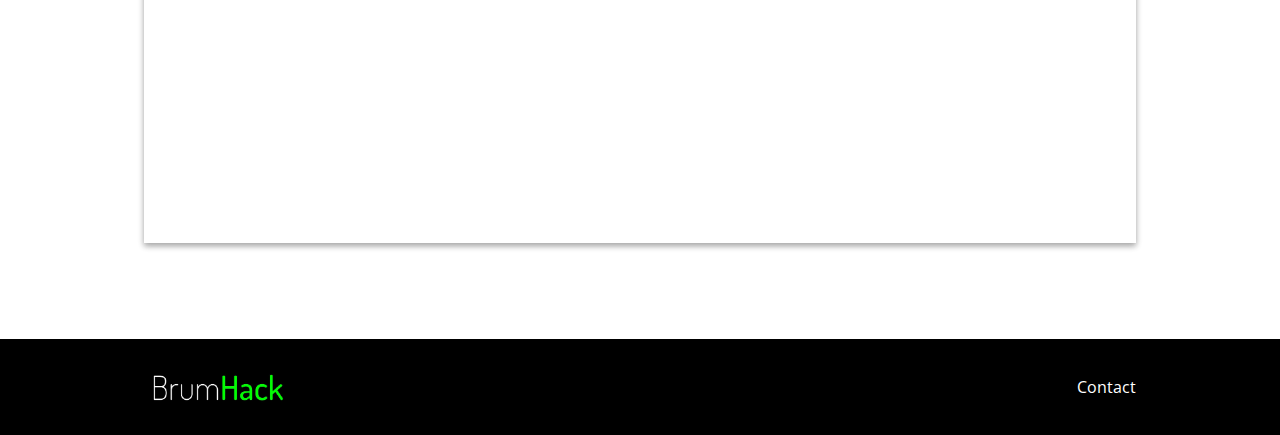
==== commit 8168a688: "Fixed date" ====
--- a/index.html
+++ b/index.html
@@ -34,7 +34,7 @@
       <div class="content">
         <div class="box">
           <h1>BrumHack 7.0</h1>
-          <h2>18th-19th March 2017</h2>
+          <h2>18th-19th November 2017</h2>
           <h3>Aston Webb C Block, University of Birmingham</h3><p>BrumHack is a 24 hour student hackathon hosted at the University of Birmingham. Over 100 projects have been created by over 500 students in the past - come show us what you can do!</p>
 
         </div>
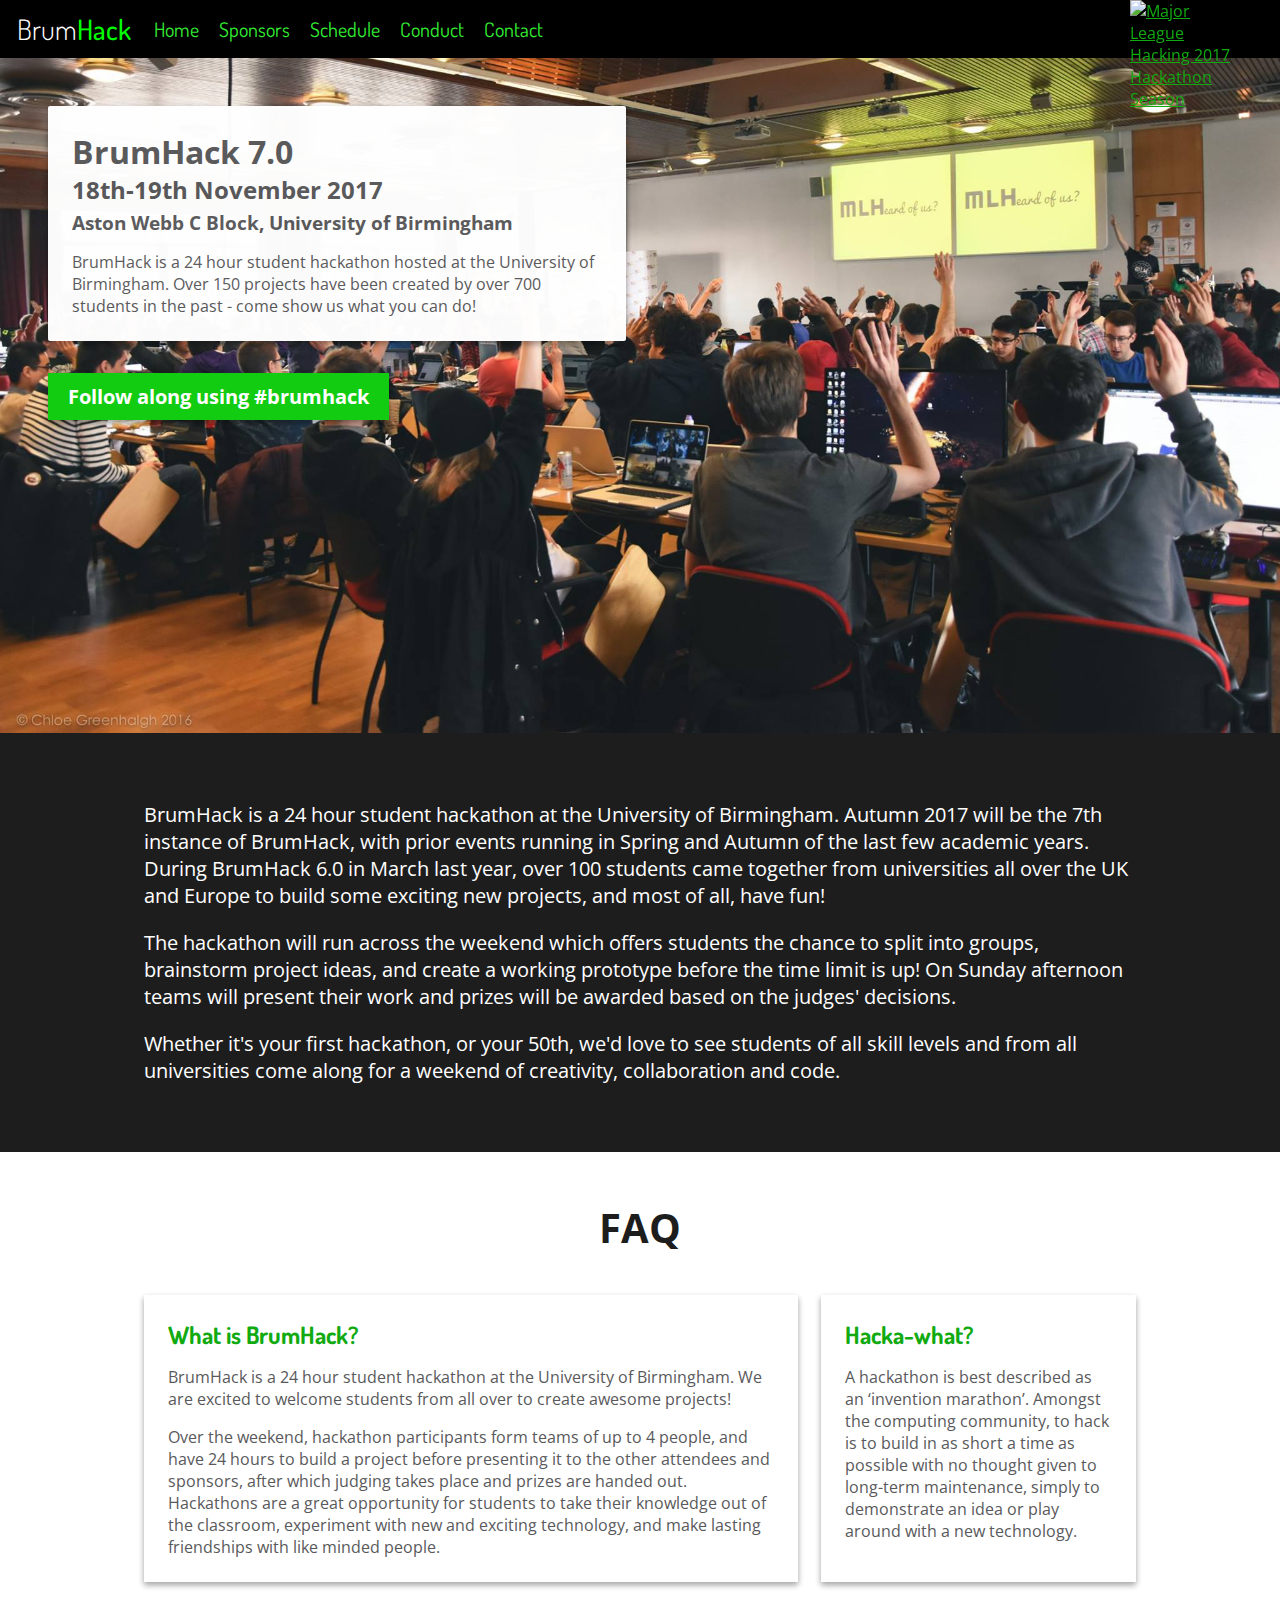
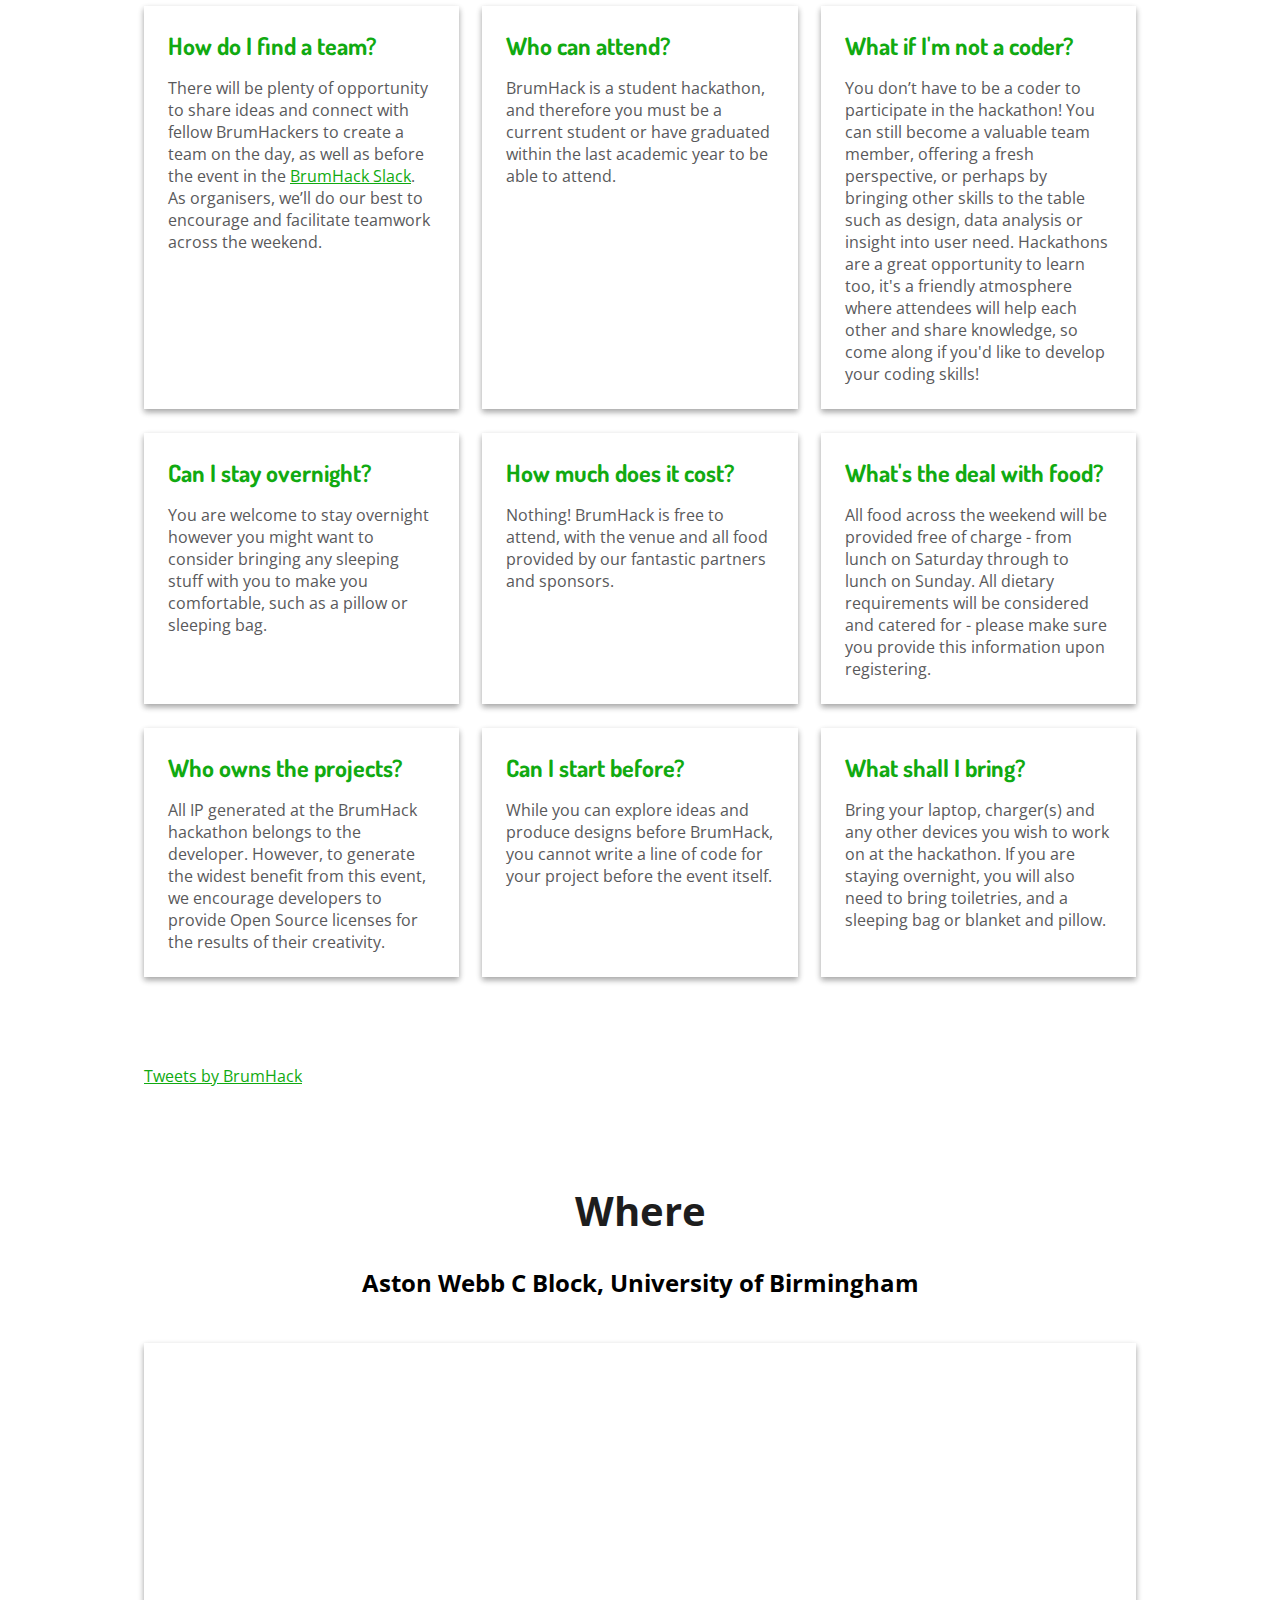
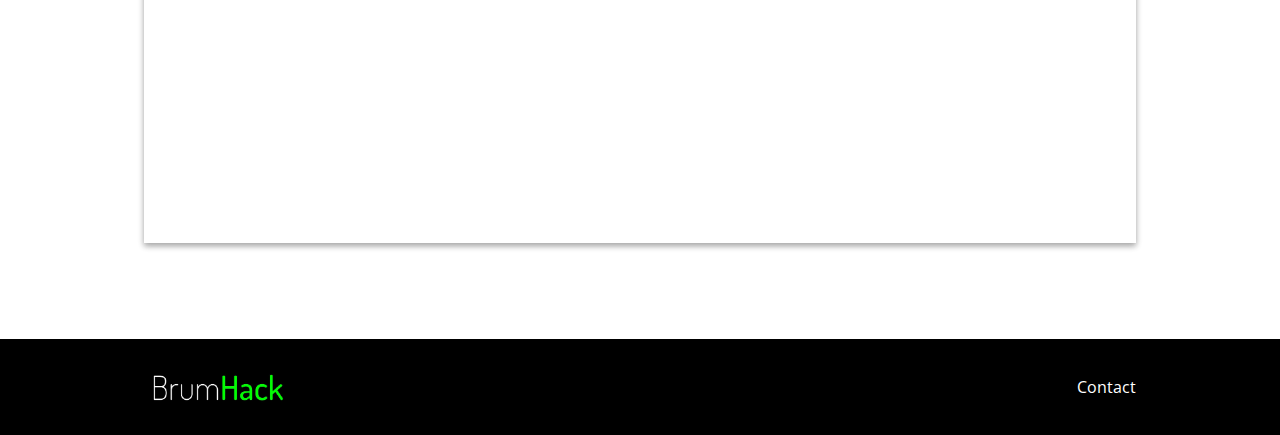
==== commit cd04614a: "Fixed typos" ====
--- a/index.html
+++ b/index.html
@@ -35,14 +35,14 @@
         <div class="box">
           <h1>BrumHack 7.0</h1>
           <h2>18th-19th November 2017</h2>
-          <h3>Aston Webb C Block, University of Birmingham</h3><p>BrumHack is a 24 hour student hackathon hosted at the University of Birmingham. Over 100 projects have been created by over 500 students in the past - come show us what you can do!</p>
+          <h3>Aston Webb C Block, University of Birmingham</h3><p>BrumHack is a 24 hour student hackathon hosted at the University of Birmingham. Over 150 projects have been created by over 700 students in the past - come show us what you can do!</p>
 
         </div>
         <div class="btn-group"><a href="https://twitter.com/search?f=tweets&amp;vertical=default&amp;q=%23BrumHack&amp;src=typd" target="_blank" rel="noopener" class="register">Follow along using #brumhack</a></div>
       </div>
     </section>
     <section id="about">
-      <div class="content"><p>BrumHack is a 24 hour student hackathon at the University of Birmingham. Spring 2017 will be the 6th instance of BrumHack, with prior events running in Spring and Autumn of the last two academic years. During BrumHack 6.0 in March last year, over 100 students came together from universities all over the UK and Europe to build some exciting new projects, and most of all, have fun!</p>
+      <div class="content"><p>BrumHack is a 24 hour student hackathon at the University of Birmingham. Autumn 2017 will be the 7th instance of BrumHack, with prior events running in Spring and Autumn of the last few academic years. During BrumHack 6.0 in March last year, over 100 students came together from universities all over the UK and Europe to build some exciting new projects, and most of all, have fun!</p>
 <p>The hackathon will run across the weekend which offers students the chance to split into groups, brainstorm project ideas, and create a working prototype before the time limit is up! On Sunday afternoon teams will present their work and prizes will be awarded based on the judges&#39; decisions.</p>
 <p>Whether it&#39;s your first hackathon, or your 50th, we&#39;d love to see students of all skill levels and from all universities come along for a weekend of creativity, collaboration and code.</p>
 
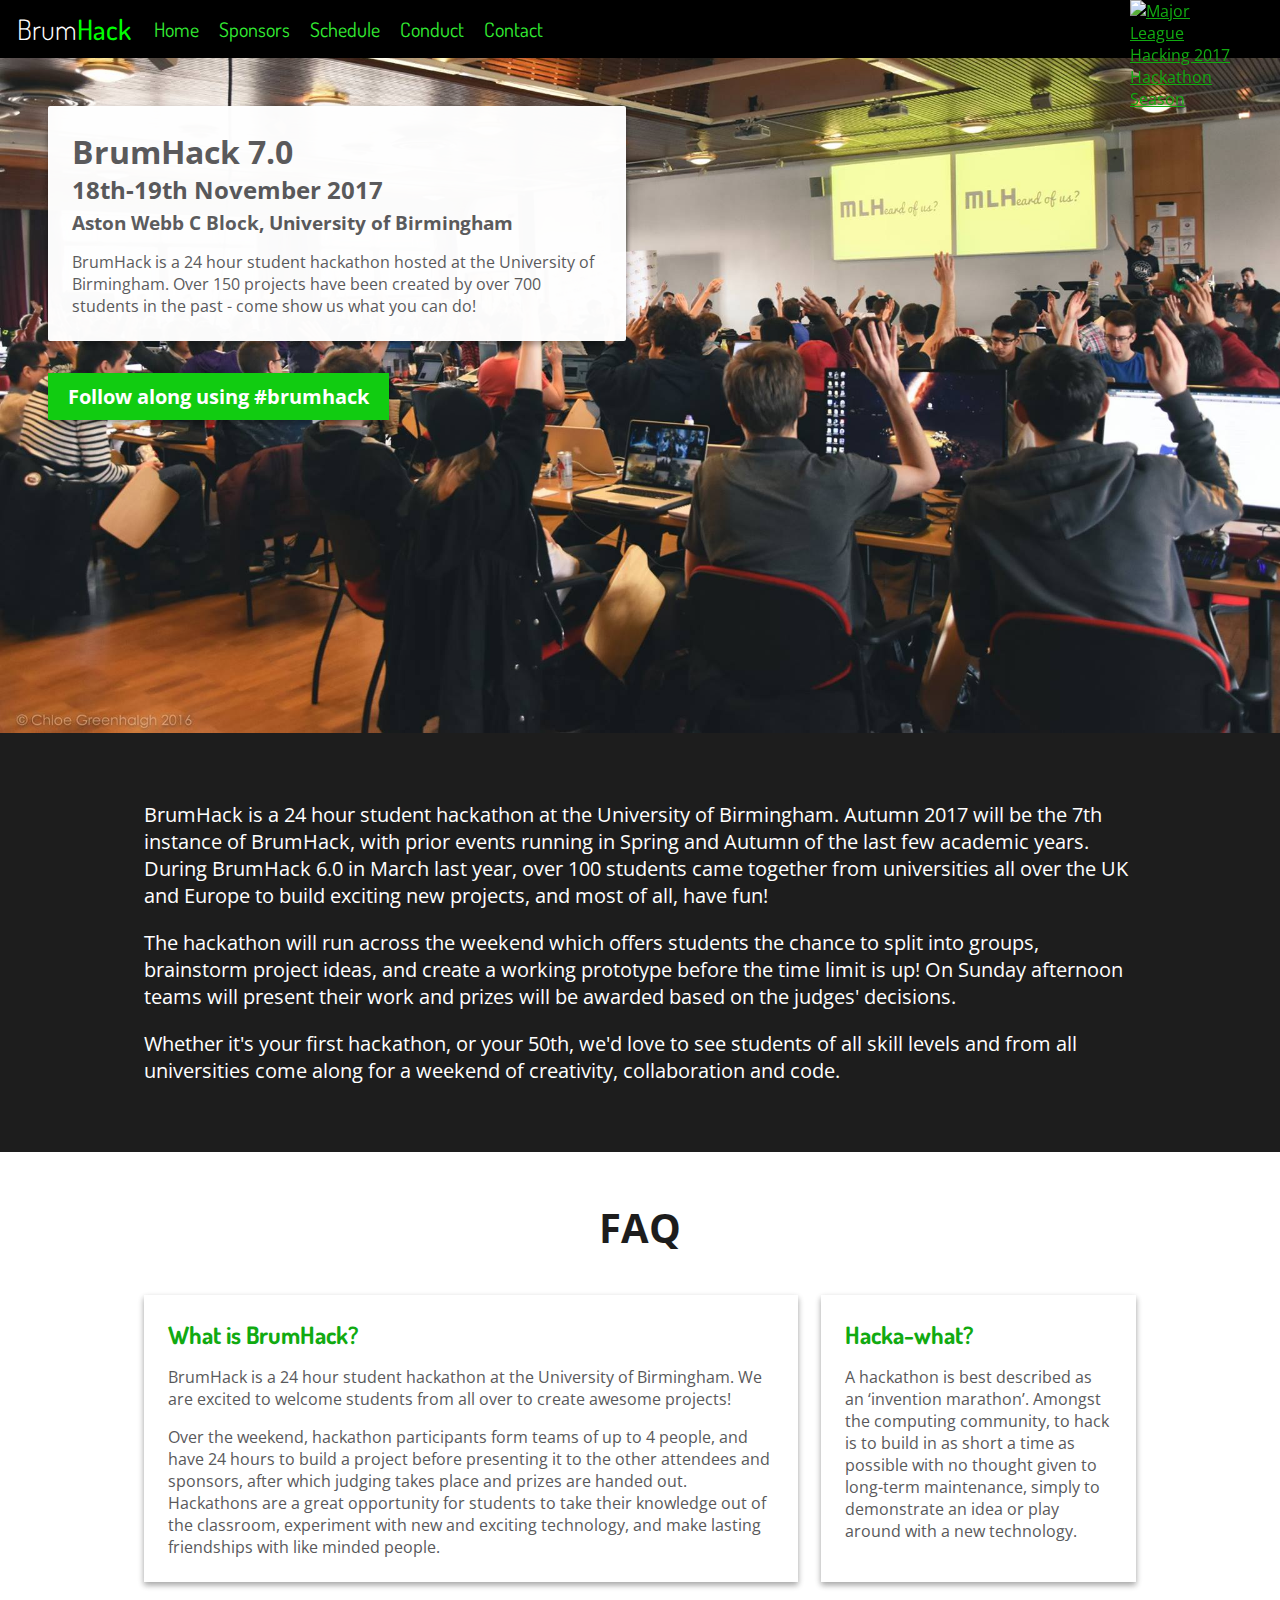
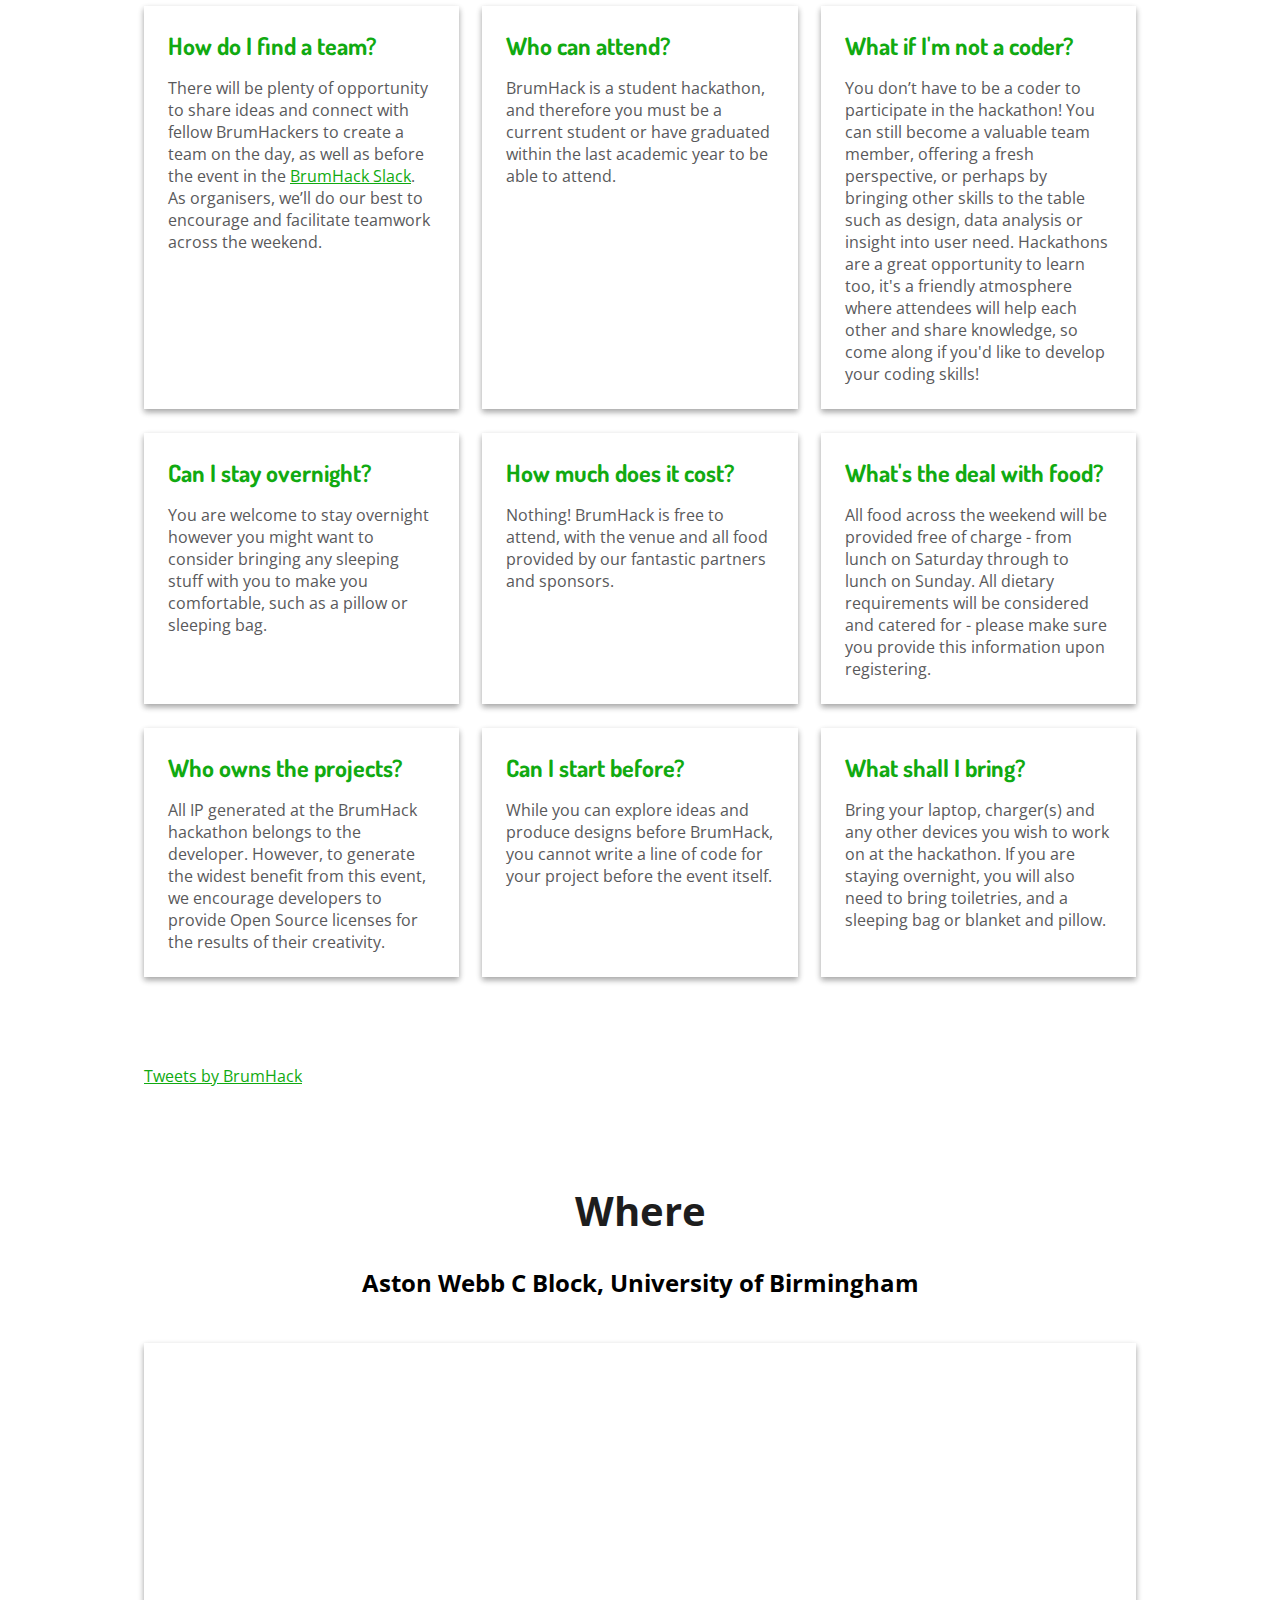
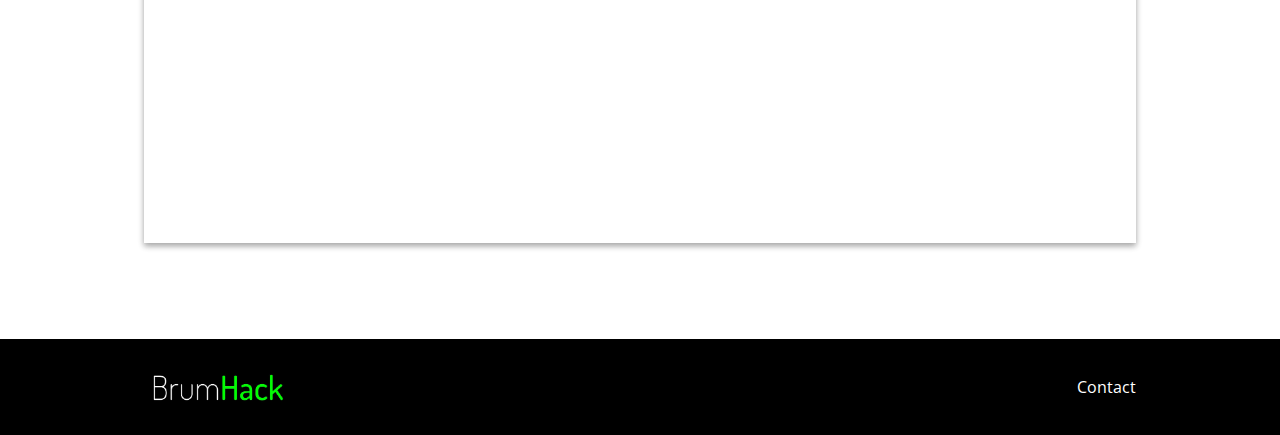
==== commit 5c4695ee: "Fixed typos" ====
--- a/index.html
+++ b/index.html
@@ -42,7 +42,7 @@
       </div>
     </section>
     <section id="about">
-      <div class="content"><p>BrumHack is a 24 hour student hackathon at the University of Birmingham. Autumn 2017 will be the 7th instance of BrumHack, with prior events running in Spring and Autumn of the last few academic years. During BrumHack 6.0 in March last year, over 100 students came together from universities all over the UK and Europe to build some exciting new projects, and most of all, have fun!</p>
+      <div class="content"><p>BrumHack is a 24 hour student hackathon at the University of Birmingham. Autumn 2017 will be the 7th instance of BrumHack, with prior events running in Spring and Autumn of the last few academic years. During BrumHack 6.0 in March last year, over 100 students came together from universities all over the UK and Europe to build exciting new projects, and most of all, have fun!</p>
 <p>The hackathon will run across the weekend which offers students the chance to split into groups, brainstorm project ideas, and create a working prototype before the time limit is up! On Sunday afternoon teams will present their work and prizes will be awarded based on the judges&#39; decisions.</p>
 <p>Whether it&#39;s your first hackathon, or your 50th, we&#39;d love to see students of all skill levels and from all universities come along for a weekend of creativity, collaboration and code.</p>
 
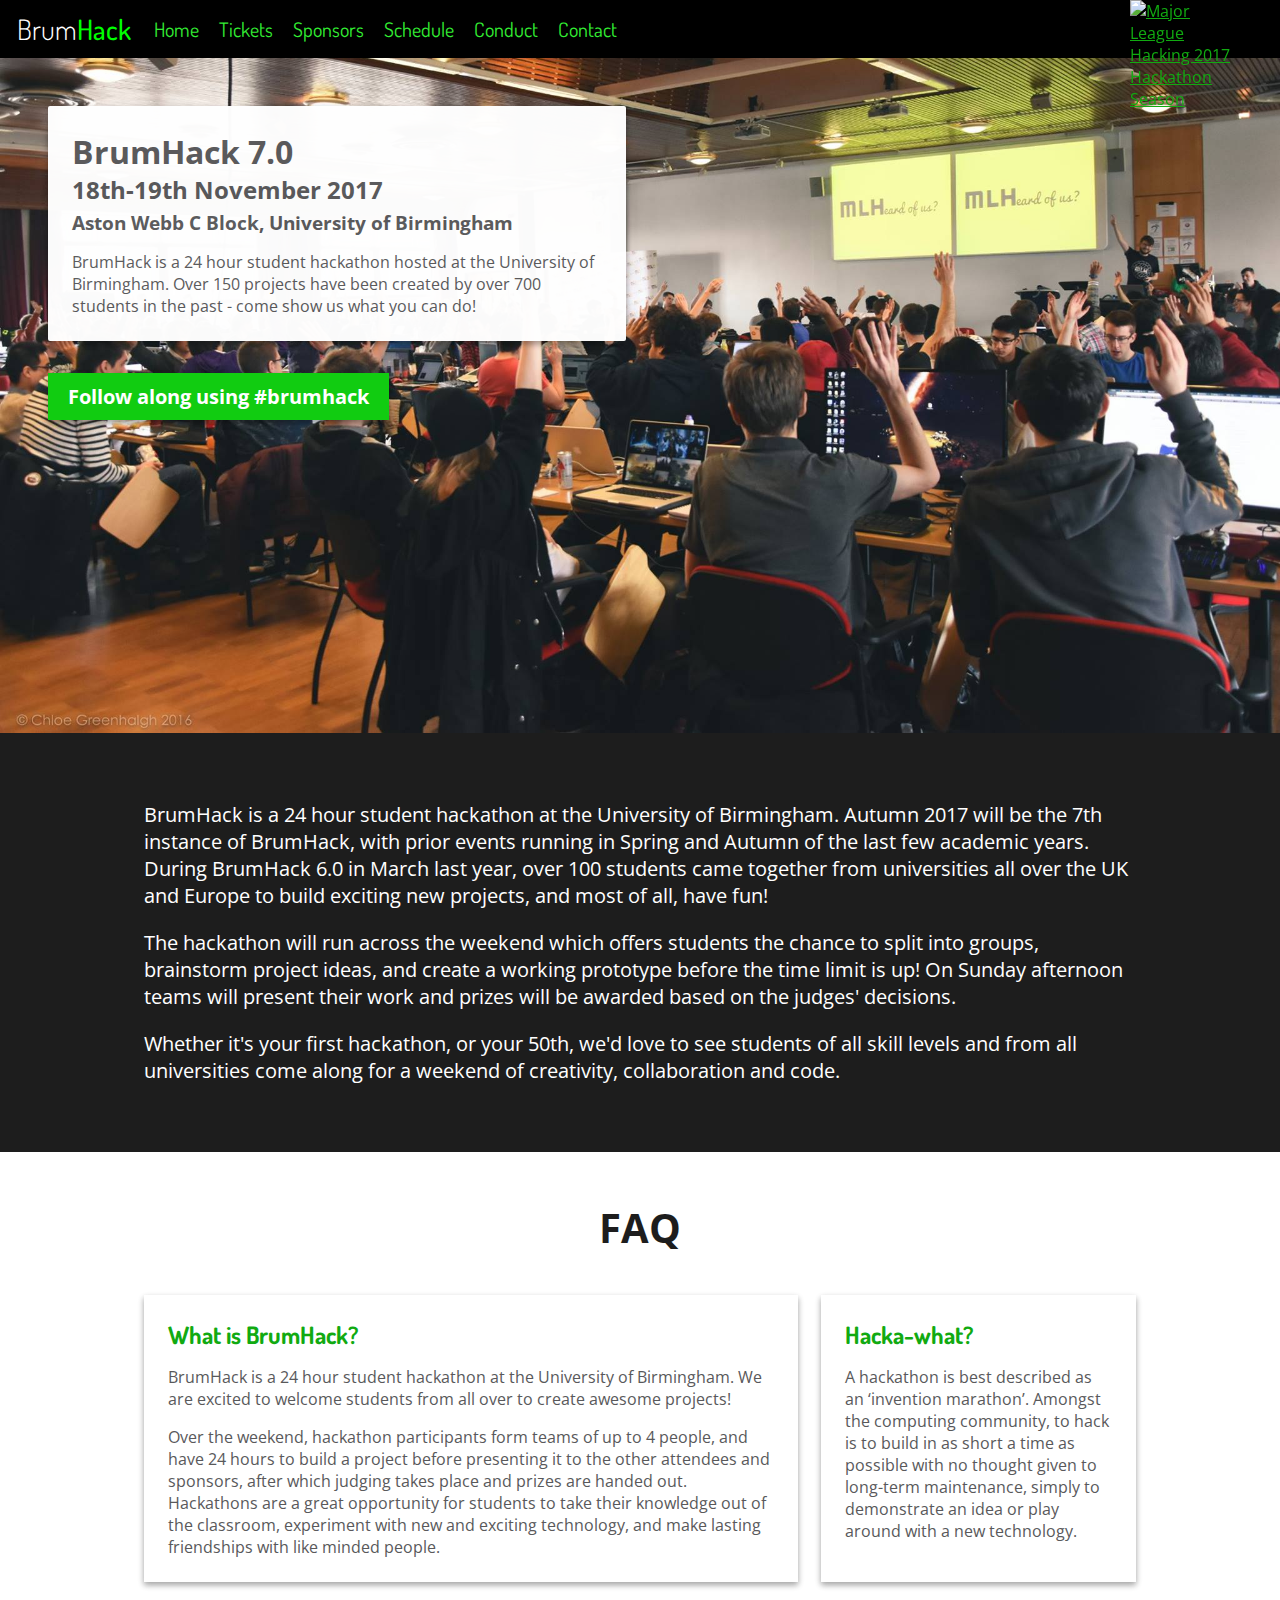
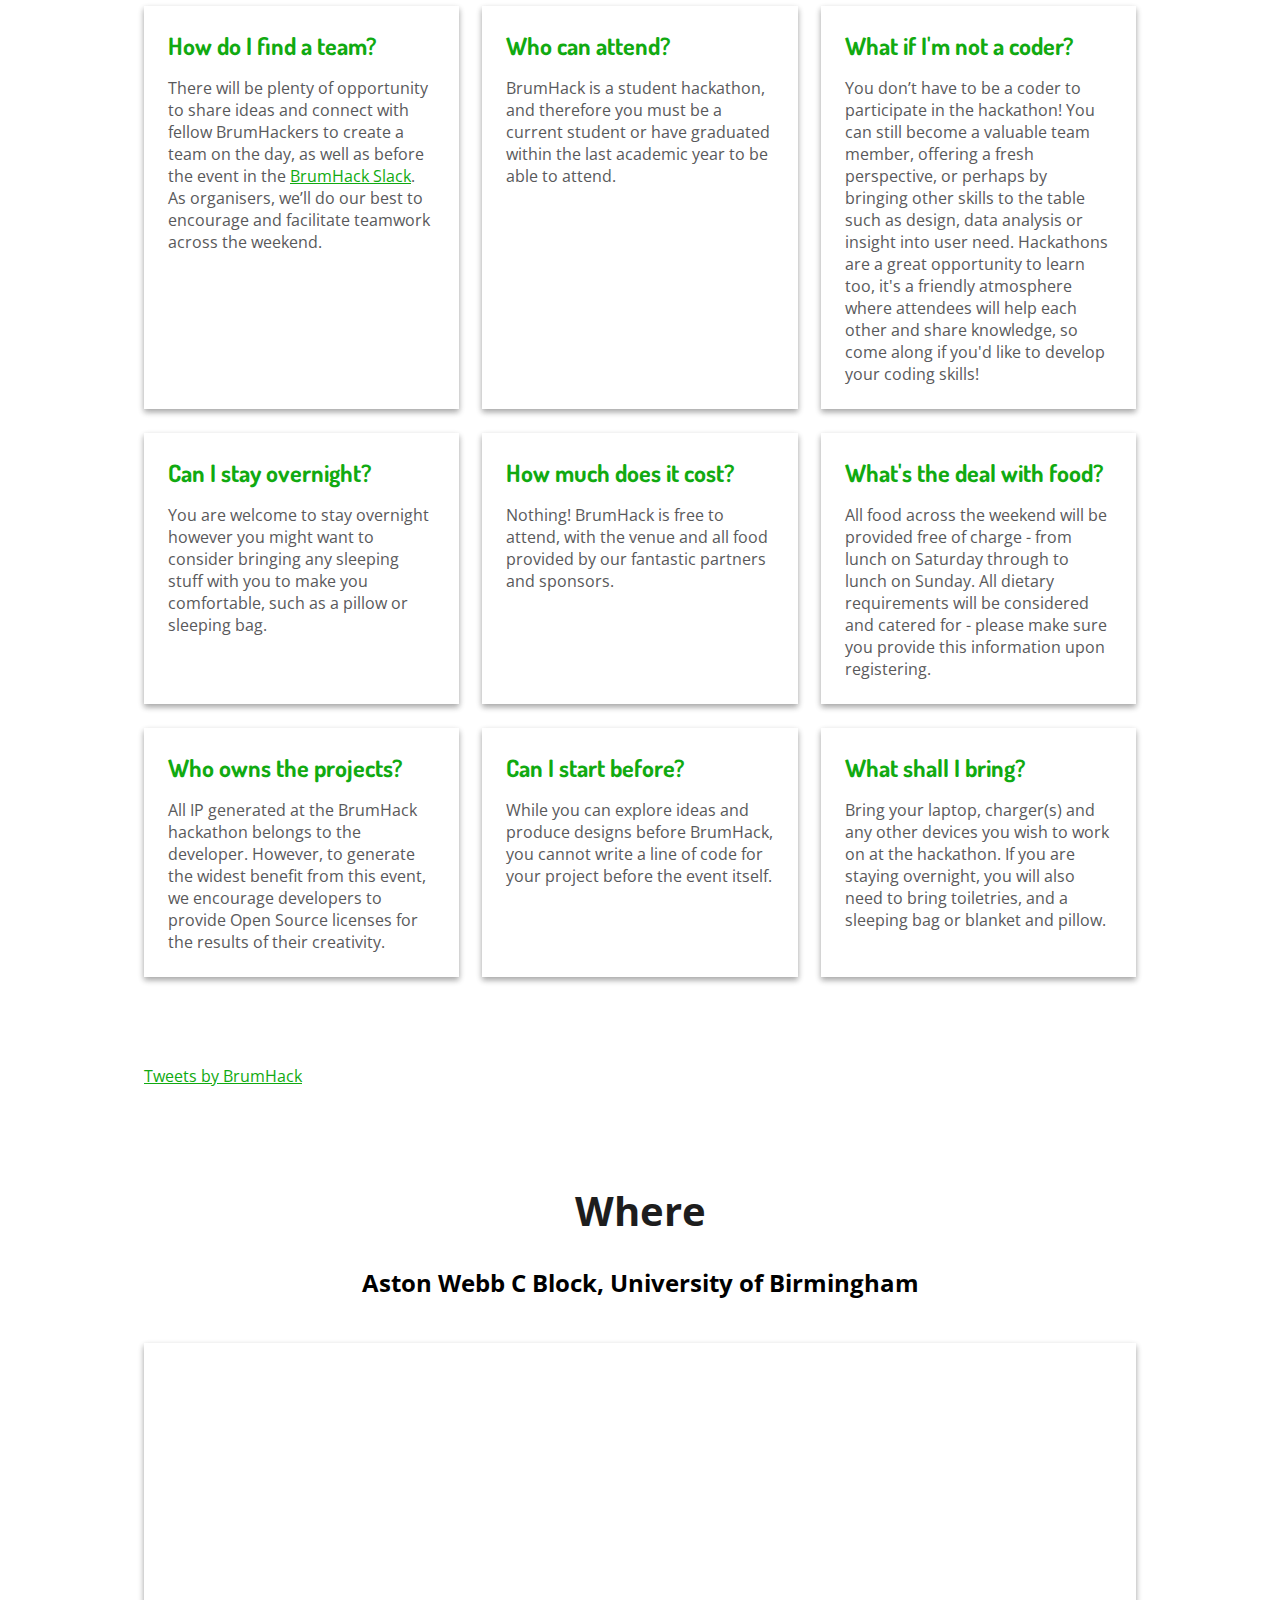
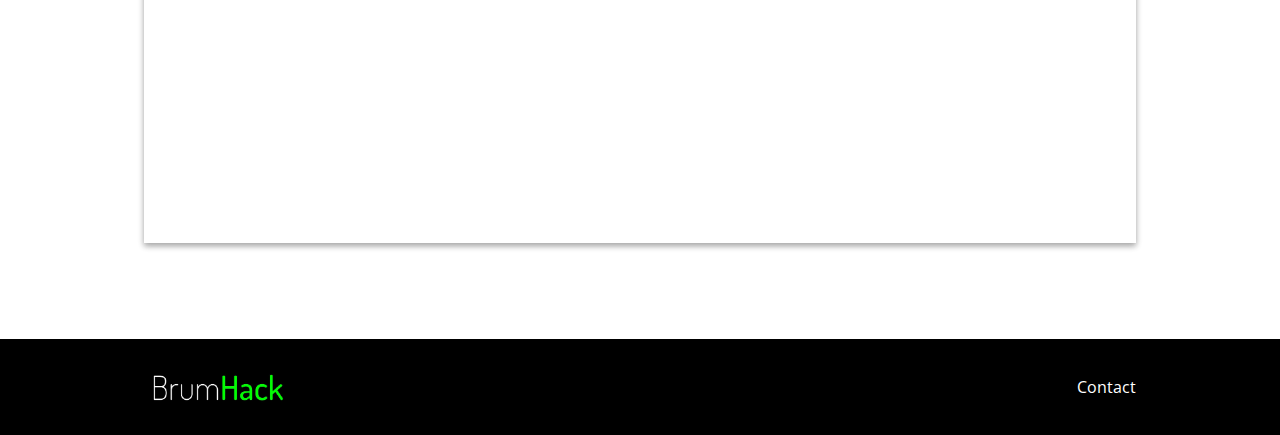
==== commit 033d98d9: "Added ticket link" ====
--- a/index.html
+++ b/index.html
@@ -22,13 +22,15 @@
       <ul>
         <li><a href="index.html" class="brand"><span>Brum</span>Hack</a></li>
         <li><a href="index.html">Home</a></li>
+	<li><a href="https://www.eventbrite.co.uk/e/brumhack-70-tickets-37944561204" target="_blank">Tickets</a></li>
         <li><a href="sponsors.html">Sponsors</a></li>
         <li><a href="schedule.html">Schedule</a></li>
         <li><a href="https://static.mlh.io/docs/mlh-code-of-conduct.pdf" target="_blank" rel="noopener">Conduct</a></li>
         <li><a href="mailto:hello@brumhack.co.uk">Contact</a></li>
       </ul>
     </header>
-  </body><a id="mlh-trust-badge" style="display:block;max-width:100px;min-width:60px;position:fixed;right:50px;top:0;width:10%;z-index:10000" href="https://mlh.io/seasons/eu-2017/events?utm_source=eu-2017&amp;utm_medium=TrustBadge&amp;utm_campaign=eu-2017&amp;utm_content=gray" target="_blank" rel="noopener"><img src="https://s3.amazonaws.com/logged-assets/trust-badge/2017/gray.svg" alt="Major League Hacking 2017 Hackathon Season" style="width:100%"></a>
+  </body>
+<a id="mlh-trust-badge" style="display:block;max-width:100px;min-width:60px;position:fixed;right:50px;top:0;width:10%;z-index:10000" href="https://mlh.io/seasons/na-2018/events?utm_source=na-2018&utm_medium=TrustBadge&utm_campaign=na-2018&utm_content=white" target="_blank"><img src="https://s3.amazonaws.com/logged-assets/trust-badge/2018/white.svg" alt="Major League Hacking 2017 Hackathon Season" style="width:100%"></a>
   <div id="page-wrapper">
     <section id="hero">
       <div class="content">
